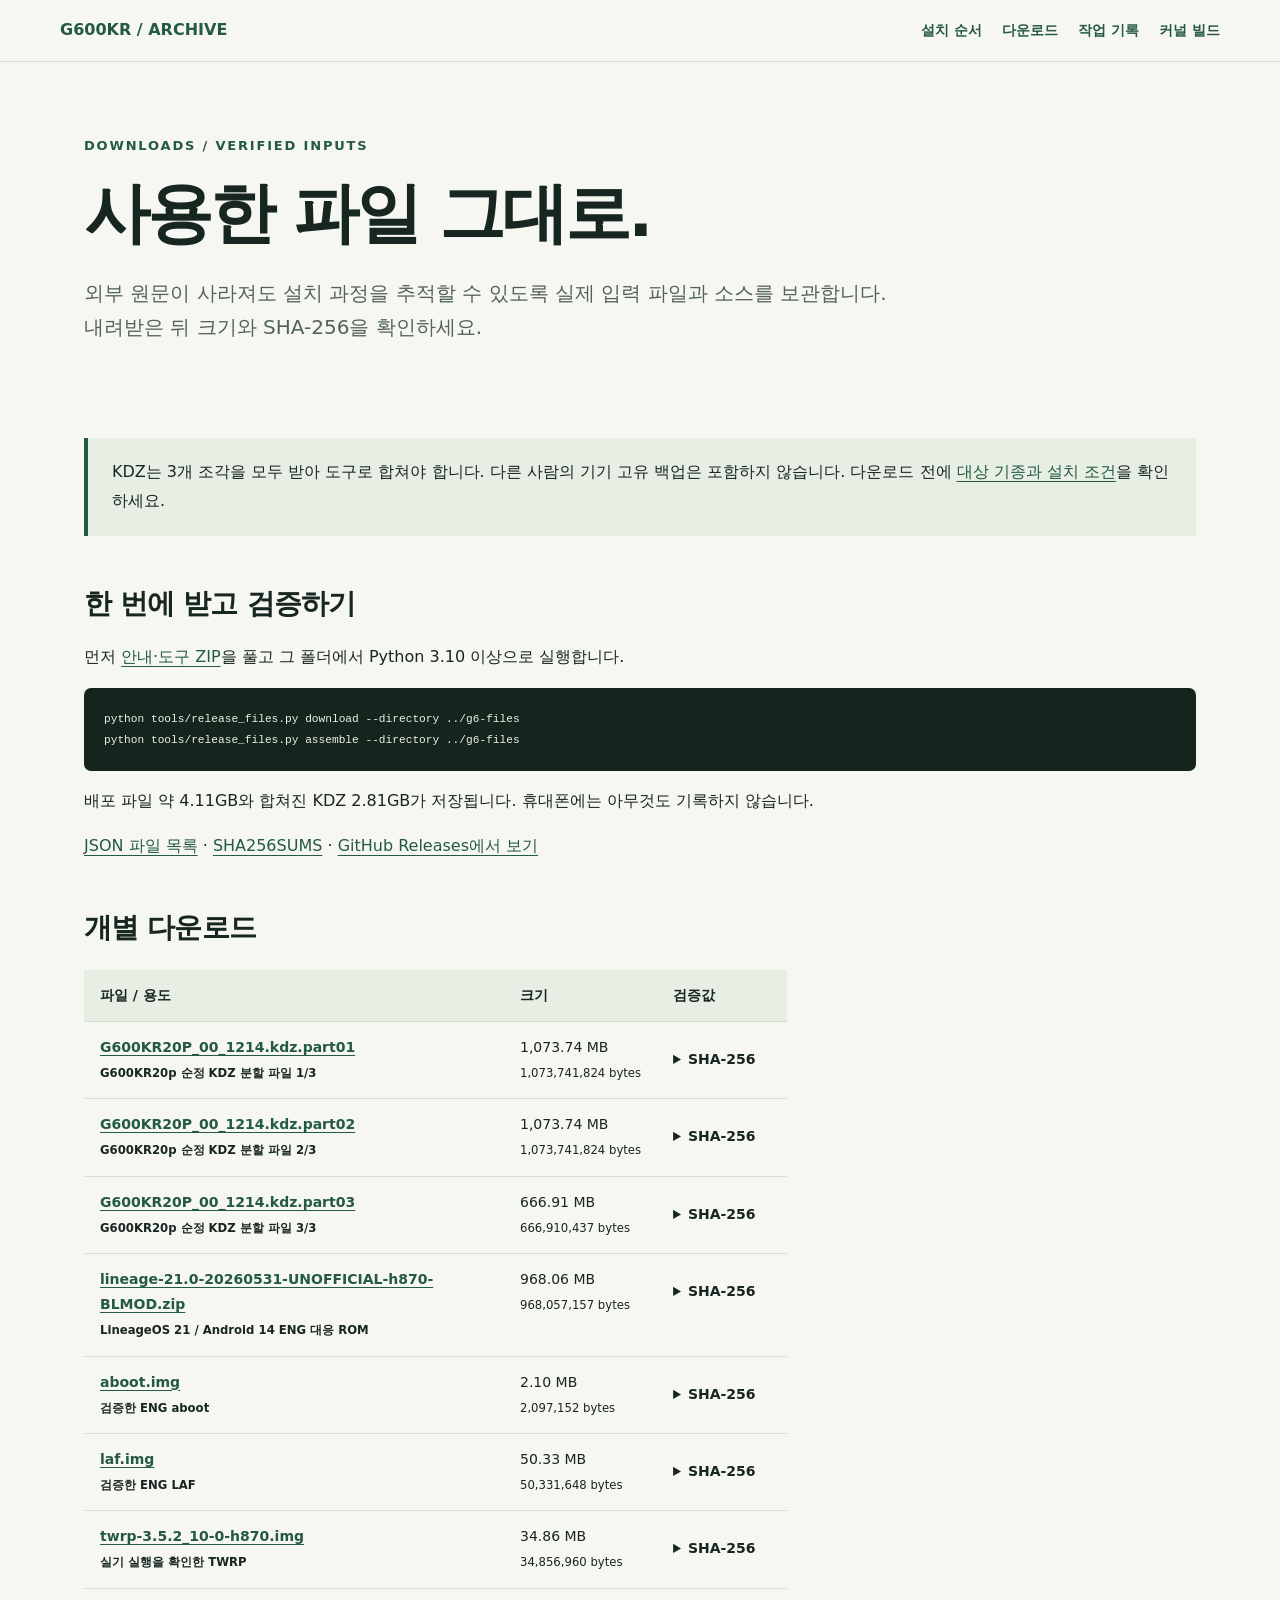
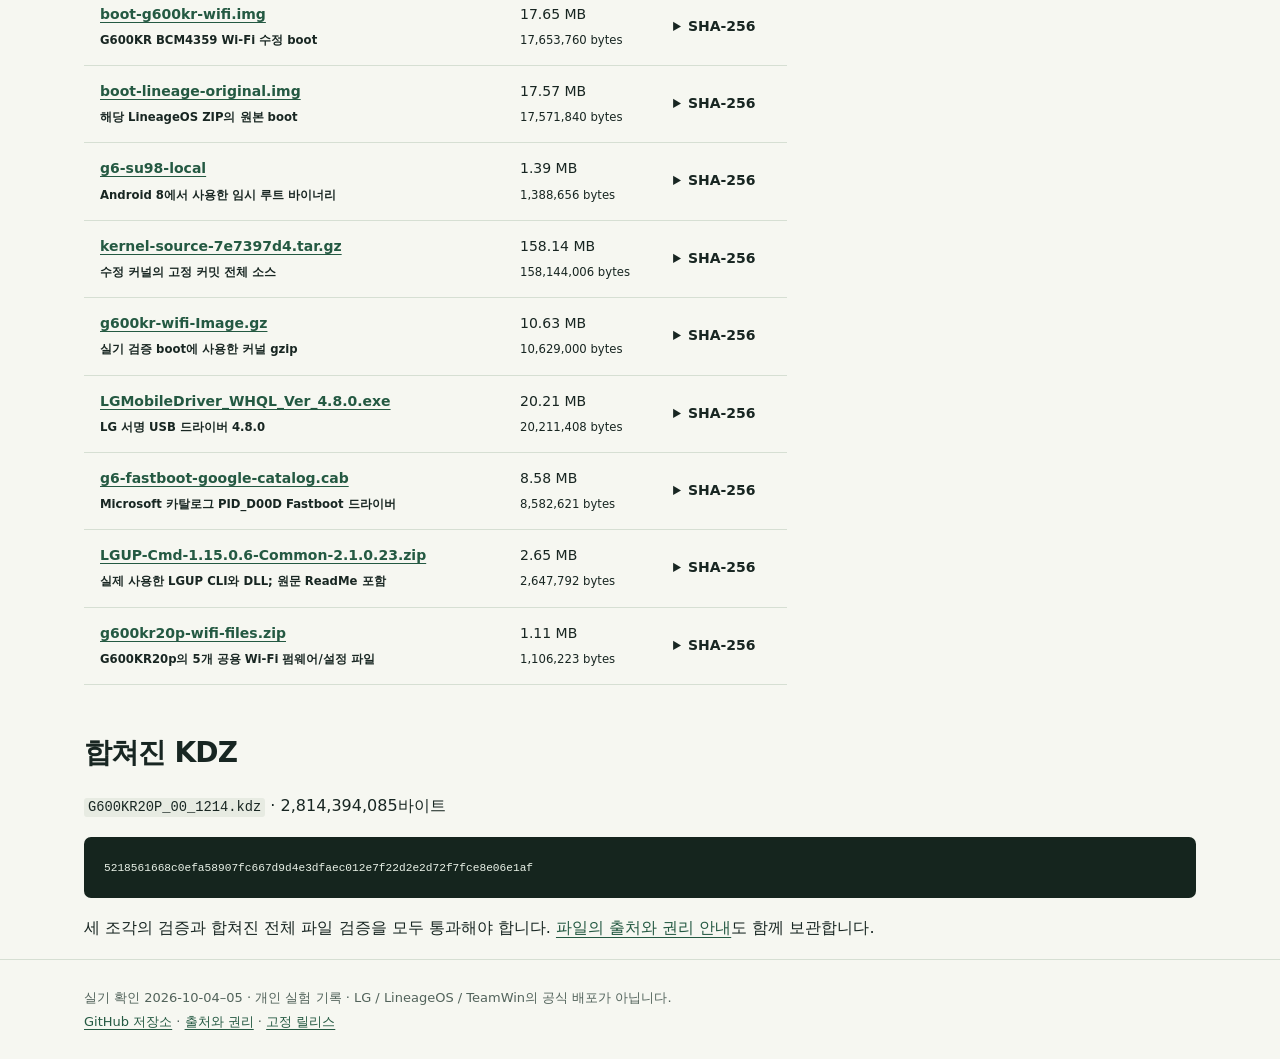
==== site/downloads.html @ 494d3f27 "Publish G600KR LineageOS 21 reproduction guide and verified tooling" ====
<!doctype html>
<html lang="ko"><head><meta charset="utf-8"><meta name="viewport" content="width=device-width, initial-scale=1"><meta name="description" content="실제 사용한 G600KR 펌웨어, LineageOS, TWRP, 커널과 SHA-256 다운로드 목록."><meta name="color-scheme" content="light"><title>파일 다운로드 · G600KR Archive</title><link rel="stylesheet" href="style.css"></head>
<body><a class="screenreader" href="#main">본문으로 이동</a><header><a href="index.html">G600KR / ARCHIVE</a><nav aria-label="주 메뉴"><a href="guide.html">설치 순서</a><a href="downloads.html">다운로드</a><a href="worklog.html">작업 기록</a><a href="kernel.html">커널 빌드</a></nav></header><main id="main" class="shell"><section class="hero"><div class="eyebrow">DOWNLOADS / VERIFIED INPUTS</div><h1>사용한 파일 그대로.</h1><p class="lead">외부 원문이 사라져도 설치 과정을 추적할 수 있도록 실제 입력 파일과 소스를 보관합니다. 내려받은 뒤 크기와 SHA-256을 확인하세요.</p></section><div class="note">KDZ는 3개 조각을 모두 받아 도구로 합쳐야 합니다. 다른 사람의 기기 고유 백업은 포함하지 않습니다. 다운로드 전에 <a href="guide.html">대상 기종과 설치 조건</a>을 확인하세요.</div><h2>한 번에 받고 검증하기</h2><p>먼저 <a href="https://github.com/sftblw-pages/lg-g6-g600kr/archive/refs/heads/main.zip">안내·도구 ZIP</a>을 풀고 그 폴더에서 Python 3.10 이상으로 실행합니다.</p><pre><code>python tools/release_files.py download --directory ../g6-files
python tools/release_files.py assemble --directory ../g6-files</code></pre><p>배포 파일 약 4.11GB와 합쳐진 KDZ 2.81GB가 저장됩니다. 휴대폰에는 아무것도 기록하지 않습니다.</p><p><a href="manifest.json">JSON 파일 목록</a> · <a href="SHA256SUMS">SHA256SUMS</a> · <a href="https://github.com/sftblw-pages/lg-g6-g600kr/releases/tag/g600kr-2026-10-05">GitHub Releases에서 보기</a></p><h2>개별 다운로드</h2><table class="downloads"><thead><tr><th>파일 / 용도</th><th>크기</th><th>검증값</th></tr></thead><tbody><tr><td><a href="https://github.com/sftblw-pages/lg-g6-g600kr/releases/download/g600kr-2026-10-05/G600KR20P_00_1214.kdz.part01">G600KR20P_00_1214.kdz.part01</a><br><small>G600KR20p 순정 KDZ 분할 파일 1/3</small></td><td>1,073.74 MB<br><small>1,073,741,824 bytes</small></td><td><details><summary>SHA-256</summary><code class="hash">5126222e32eaedd9aa5ce0ce684bfdee32ce8334e8b4d27cff888dfd421b7844</code></details></td></tr><tr><td><a href="https://github.com/sftblw-pages/lg-g6-g600kr/releases/download/g600kr-2026-10-05/G600KR20P_00_1214.kdz.part02">G600KR20P_00_1214.kdz.part02</a><br><small>G600KR20p 순정 KDZ 분할 파일 2/3</small></td><td>1,073.74 MB<br><small>1,073,741,824 bytes</small></td><td><details><summary>SHA-256</summary><code class="hash">1e942afe4e8f5b471118c700fe2dd01db2224356cba56df50807899dd2d564a0</code></details></td></tr><tr><td><a href="https://github.com/sftblw-pages/lg-g6-g600kr/releases/download/g600kr-2026-10-05/G600KR20P_00_1214.kdz.part03">G600KR20P_00_1214.kdz.part03</a><br><small>G600KR20p 순정 KDZ 분할 파일 3/3</small></td><td>666.91 MB<br><small>666,910,437 bytes</small></td><td><details><summary>SHA-256</summary><code class="hash">a033b61c086ab0e8aa10feca94258c32ed9fd3f196be61702360e7b72b4389e8</code></details></td></tr><tr><td><a href="https://github.com/sftblw-pages/lg-g6-g600kr/releases/download/g600kr-2026-10-05/lineage-21.0-20260531-UNOFFICIAL-h870-BLMOD.zip">lineage-21.0-20260531-UNOFFICIAL-h870-BLMOD.zip</a><br><small>LineageOS 21 / Android 14 ENG 대응 ROM</small></td><td>968.06 MB<br><small>968,057,157 bytes</small></td><td><details><summary>SHA-256</summary><code class="hash">7ecb0c0d4a47fc9b748177eaccf93db2f423cdbe28838ed68041041627c9a774</code></details></td></tr><tr><td><a href="https://github.com/sftblw-pages/lg-g6-g600kr/releases/download/g600kr-2026-10-05/aboot.img">aboot.img</a><br><small>검증한 ENG aboot</small></td><td>2.10 MB<br><small>2,097,152 bytes</small></td><td><details><summary>SHA-256</summary><code class="hash">bac7b2809e60cfcb695f0b4afcdfff016b395d546cbd29f36be38696410242f9</code></details></td></tr><tr><td><a href="https://github.com/sftblw-pages/lg-g6-g600kr/releases/download/g600kr-2026-10-05/laf.img">laf.img</a><br><small>검증한 ENG LAF</small></td><td>50.33 MB<br><small>50,331,648 bytes</small></td><td><details><summary>SHA-256</summary><code class="hash">43e43e6e88223237a0be1e13e50c12c504336e0f6ddac61248d2aac03f78afcd</code></details></td></tr><tr><td><a href="https://github.com/sftblw-pages/lg-g6-g600kr/releases/download/g600kr-2026-10-05/twrp-3.5.2_10-0-h870.img">twrp-3.5.2_10-0-h870.img</a><br><small>실기 실행을 확인한 TWRP</small></td><td>34.86 MB<br><small>34,856,960 bytes</small></td><td><details><summary>SHA-256</summary><code class="hash">e0c4134402fcd1697cc7395eb22a0ee2742837c933995898340e75cafabd6667</code></details></td></tr><tr><td><a href="https://github.com/sftblw-pages/lg-g6-g600kr/releases/download/g600kr-2026-10-05/boot-g600kr-wifi.img">boot-g600kr-wifi.img</a><br><small>G600KR BCM4359 Wi-Fi 수정 boot</small></td><td>17.65 MB<br><small>17,653,760 bytes</small></td><td><details><summary>SHA-256</summary><code class="hash">cbf044c07b499c4a3f94e587131e92d3c61b83946f2b6809e4477cd32f859eb5</code></details></td></tr><tr><td><a href="https://github.com/sftblw-pages/lg-g6-g600kr/releases/download/g600kr-2026-10-05/boot-lineage-original.img">boot-lineage-original.img</a><br><small>해당 LineageOS ZIP의 원본 boot</small></td><td>17.57 MB<br><small>17,571,840 bytes</small></td><td><details><summary>SHA-256</summary><code class="hash">0db389f0d9223d6b4aa4e0a60e3c2c2bbc0b1bfb29e1d773ef4bd2aea47cd05f</code></details></td></tr><tr><td><a href="https://github.com/sftblw-pages/lg-g6-g600kr/releases/download/g600kr-2026-10-05/g6-su98-local">g6-su98-local</a><br><small>Android 8에서 사용한 임시 루트 바이너리</small></td><td>1.39 MB<br><small>1,388,656 bytes</small></td><td><details><summary>SHA-256</summary><code class="hash">65918c945819636ade9051c57c751629bccb7002dc8c4fcd5efca91fe80c5820</code></details></td></tr><tr><td><a href="https://github.com/sftblw-pages/lg-g6-g600kr/releases/download/g600kr-2026-10-05/kernel-source-7e7397d4.tar.gz">kernel-source-7e7397d4.tar.gz</a><br><small>수정 커널의 고정 커밋 전체 소스</small></td><td>158.14 MB<br><small>158,144,006 bytes</small></td><td><details><summary>SHA-256</summary><code class="hash">2685aa44a34ccb0576907b7d12f9a18afe95c447f6d19a739da48719699ebf5b</code></details></td></tr><tr><td><a href="https://github.com/sftblw-pages/lg-g6-g600kr/releases/download/g600kr-2026-10-05/g600kr-wifi-Image.gz">g600kr-wifi-Image.gz</a><br><small>실기 검증 boot에 사용한 커널 gzip</small></td><td>10.63 MB<br><small>10,629,000 bytes</small></td><td><details><summary>SHA-256</summary><code class="hash">9c5ff5210b19de49a19e0b6fe2f948cb293a8fb2a490e8d64f36b6ec5a37f6bb</code></details></td></tr><tr><td><a href="https://github.com/sftblw-pages/lg-g6-g600kr/releases/download/g600kr-2026-10-05/LGMobileDriver_WHQL_Ver_4.8.0.exe">LGMobileDriver_WHQL_Ver_4.8.0.exe</a><br><small>LG 서명 USB 드라이버 4.8.0</small></td><td>20.21 MB<br><small>20,211,408 bytes</small></td><td><details><summary>SHA-256</summary><code class="hash">2b0b3dadbd35fe4cbd15b262196b082e561c8587d40d97e0fae3789d1777afe8</code></details></td></tr><tr><td><a href="https://github.com/sftblw-pages/lg-g6-g600kr/releases/download/g600kr-2026-10-05/g6-fastboot-google-catalog.cab">g6-fastboot-google-catalog.cab</a><br><small>Microsoft 카탈로그 PID_D00D Fastboot 드라이버</small></td><td>8.58 MB<br><small>8,582,621 bytes</small></td><td><details><summary>SHA-256</summary><code class="hash">4e89f4519cd3c82ceda4676ccf1fb1a2be2d4213e756309ca2ff43b2fcc32e73</code></details></td></tr><tr><td><a href="https://github.com/sftblw-pages/lg-g6-g600kr/releases/download/g600kr-2026-10-05/LGUP-Cmd-1.15.0.6-Common-2.1.0.23.zip">LGUP-Cmd-1.15.0.6-Common-2.1.0.23.zip</a><br><small>실제 사용한 LGUP CLI와 DLL; 원문 ReadMe 포함</small></td><td>2.65 MB<br><small>2,647,792 bytes</small></td><td><details><summary>SHA-256</summary><code class="hash">8dfb640b05a2a2d6830bcb9681c435a262afd44d672e1c73dbd2ee001e1dcf9b</code></details></td></tr><tr><td><a href="https://github.com/sftblw-pages/lg-g6-g600kr/releases/download/g600kr-2026-10-05/g600kr20p-wifi-files.zip">g600kr20p-wifi-files.zip</a><br><small>G600KR20p의 5개 공용 Wi-Fi 펌웨어/설정 파일</small></td><td>1.11 MB<br><small>1,106,223 bytes</small></td><td><details><summary>SHA-256</summary><code class="hash">9f1ef510290da973d13e129fb79ce8e149116eb0d9b48b72851bf4b1d3964182</code></details></td></tr></tbody></table><h2>합쳐진 KDZ</h2><p><code>G600KR20P_00_1214.kdz</code> · 2,814,394,085바이트</p><pre><code>5218561668c0efa58907fc667d9d4e3dfaec012e7f22d2e2d72f7fce8e06e1af</code></pre><p>세 조각의 검증과 합쳐진 전체 파일 검증을 모두 통과해야 합니다. <a href="notice.html">파일의 출처와 권리 안내</a>도 함께 보관합니다.</p></main><footer><div>실기 확인 2026-10-04–05 · 개인 실험 기록 · LG / LineageOS / TeamWin의 공식 배포가 아닙니다.<br><a href="https://github.com/sftblw-pages/lg-g6-g600kr">GitHub 저장소</a> · <a href="notice.html">출처와 권리</a> · <a href="https://github.com/sftblw-pages/lg-g6-g600kr/releases/tag/g600kr-2026-10-05">고정 릴리스</a></div></footer></body></html>
---- site/style.css ----
:root{color-scheme:light;--ink:#182622;--muted:#52635b;--paper:#f6f7f1;--line:#d6dfd3;--accent:#245942;--soft:#e7eee3}*{box-sizing:border-box}html{scroll-behavior:smooth;scroll-padding-top:2rem}body{margin:0;background:var(--paper);color:var(--ink);font:16px/1.8 system-ui,-apple-system,"Segoe UI","Noto Sans KR",sans-serif}a{color:var(--accent);text-underline-offset:.22em}a:hover{color:#113321}header{border-bottom:1px solid var(--line);padding:16px max(24px,calc((100% - 1160px)/2));display:flex;align-items:center;justify-content:space-between;gap:20px}header a{font-weight:700;text-decoration:none}header nav{display:flex;flex-wrap:wrap;gap:20px;font-size:14px}.shell{max-width:1160px;padding:0 24px;margin:auto}.hero{padding:72px 0 48px;max-width:880px}.eyebrow{font-size:13px;font-weight:750;letter-spacing:.14em;text-transform:uppercase;color:var(--accent)}h1{font-size:clamp(36px,6vw,66px);line-height:1.17;letter-spacing:-.045em;margin:18px 0 24px}h2{font-size:28px;line-height:1.4;margin:48px 0 20px;letter-spacing:-.03em}h3{font-size:21px;margin-top:30px}.lead{font-size:20px;line-height:1.7;color:var(--muted);max-width:820px}.actions{display:flex;gap:12px;flex-wrap:wrap;margin-top:30px}.button{display:inline-block;background:var(--accent);color:white;text-decoration:none;padding:12px 20px;border-radius:7px;font-weight:650}.button:hover{background:#173f2e;color:white}.button.secondary{background:transparent;border:1px solid var(--line);color:var(--ink)}.facts{display:grid;grid-template-columns:repeat(4,1fr);border-top:1px solid var(--line);border-bottom:1px solid var(--line);margin:0 0 42px}.fact{padding:20px 16px 20px 0}.fact strong{display:block;font-size:21px}.fact span{font-size:13px;color:var(--muted)}.note{background:var(--soft);border-left:4px solid var(--accent);padding:20px 24px;margin:26px 0}.layout{display:grid;grid-template-columns:190px minmax(0,1fr);gap:54px;padding-bottom:70px}.side{padding-top:8px}.side nav{position:sticky;top:24px;display:flex;flex-direction:column;gap:10px}.side a{font-size:14px;text-decoration:none}.article{min-width:0}.article>h1{font-size:36px;margin-top:0}.article p{margin:16px 0}.article li{margin:6px 0}pre{background:#15251e;color:#eaf2e8;padding:20px;border-radius:7px;overflow:auto;font:13px/1.65 ui-monospace,SFMono-Regular,Consolas,monospace;tab-size:4}code{font: .86em/1.6 ui-monospace,SFMono-Regular,Consolas,monospace;overflow-wrap:anywhere;background:#e7ebe2;padding:2px 4px;border-radius:3px}pre code{background:transparent;padding:0;white-space:pre;overflow-wrap:normal}table{width:100%;border-collapse:collapse;font-size:14px;margin:22px 0;display:block;overflow:auto}th,td{text-align:left;vertical-align:top;padding:13px 16px;border-bottom:1px solid var(--line);min-width:120px}th{background:var(--soft);font-weight:700}td:first-child{font-weight:600}.cards{display:grid;grid-template-columns:repeat(3,1fr);gap:18px;margin:25px 0}.card{border:1px solid var(--line);border-radius:8px;padding:24px}.card .number{font-family:ui-monospace,monospace;color:var(--accent);font-size:13px}.card h3{margin:12px 0}.card p{color:var(--muted);font-size:15px}.hash{font-size:12px}.downloads td:first-child{min-width:230px;max-width:420px;overflow-wrap:anywhere}.downloads td:nth-child(3){min-width:130px}footer{border-top:1px solid var(--line);padding:26px 24px;color:var(--muted);font-size:13px}footer>div{max-width:1112px;margin:auto}.toc{background:white;padding:20px 25px;border:1px solid var(--line);border-radius:8px;margin-bottom:28px}.toc ul{margin:6px 0;padding-left:20px}summary{cursor:pointer;font-weight:600}details{margin:12px 0}.status{display:inline-block;font-size:12px;letter-spacing:.03em;background:var(--soft);color:var(--accent);padding:4px 9px;border-radius:4px}.back{font-size:14px;margin-top:32px}.screenreader{position:absolute;left:-10000px}.screenreader:focus{left:12px;top:12px;background:white;padding:8px;z-index:5}@media(max-width:760px){header{align-items:flex-start;flex-direction:column;gap:10px}header nav{gap:15px}.hero{padding-top:42px}.lead{font-size:18px}.facts{grid-template-columns:repeat(2,1fr)}.cards{grid-template-columns:1fr}.layout{grid-template-columns:1fr;gap:20px}.side{padding:0}.side nav{position:static;flex-direction:row;flex-wrap:wrap;gap:14px;border-bottom:1px solid var(--line);padding-bottom:18px}.shell{padding:0 20px}.article>h1{font-size:30px}h2{font-size:24px}pre{margin-left:0;margin-right:0;padding:15px}.note{padding:16px}}
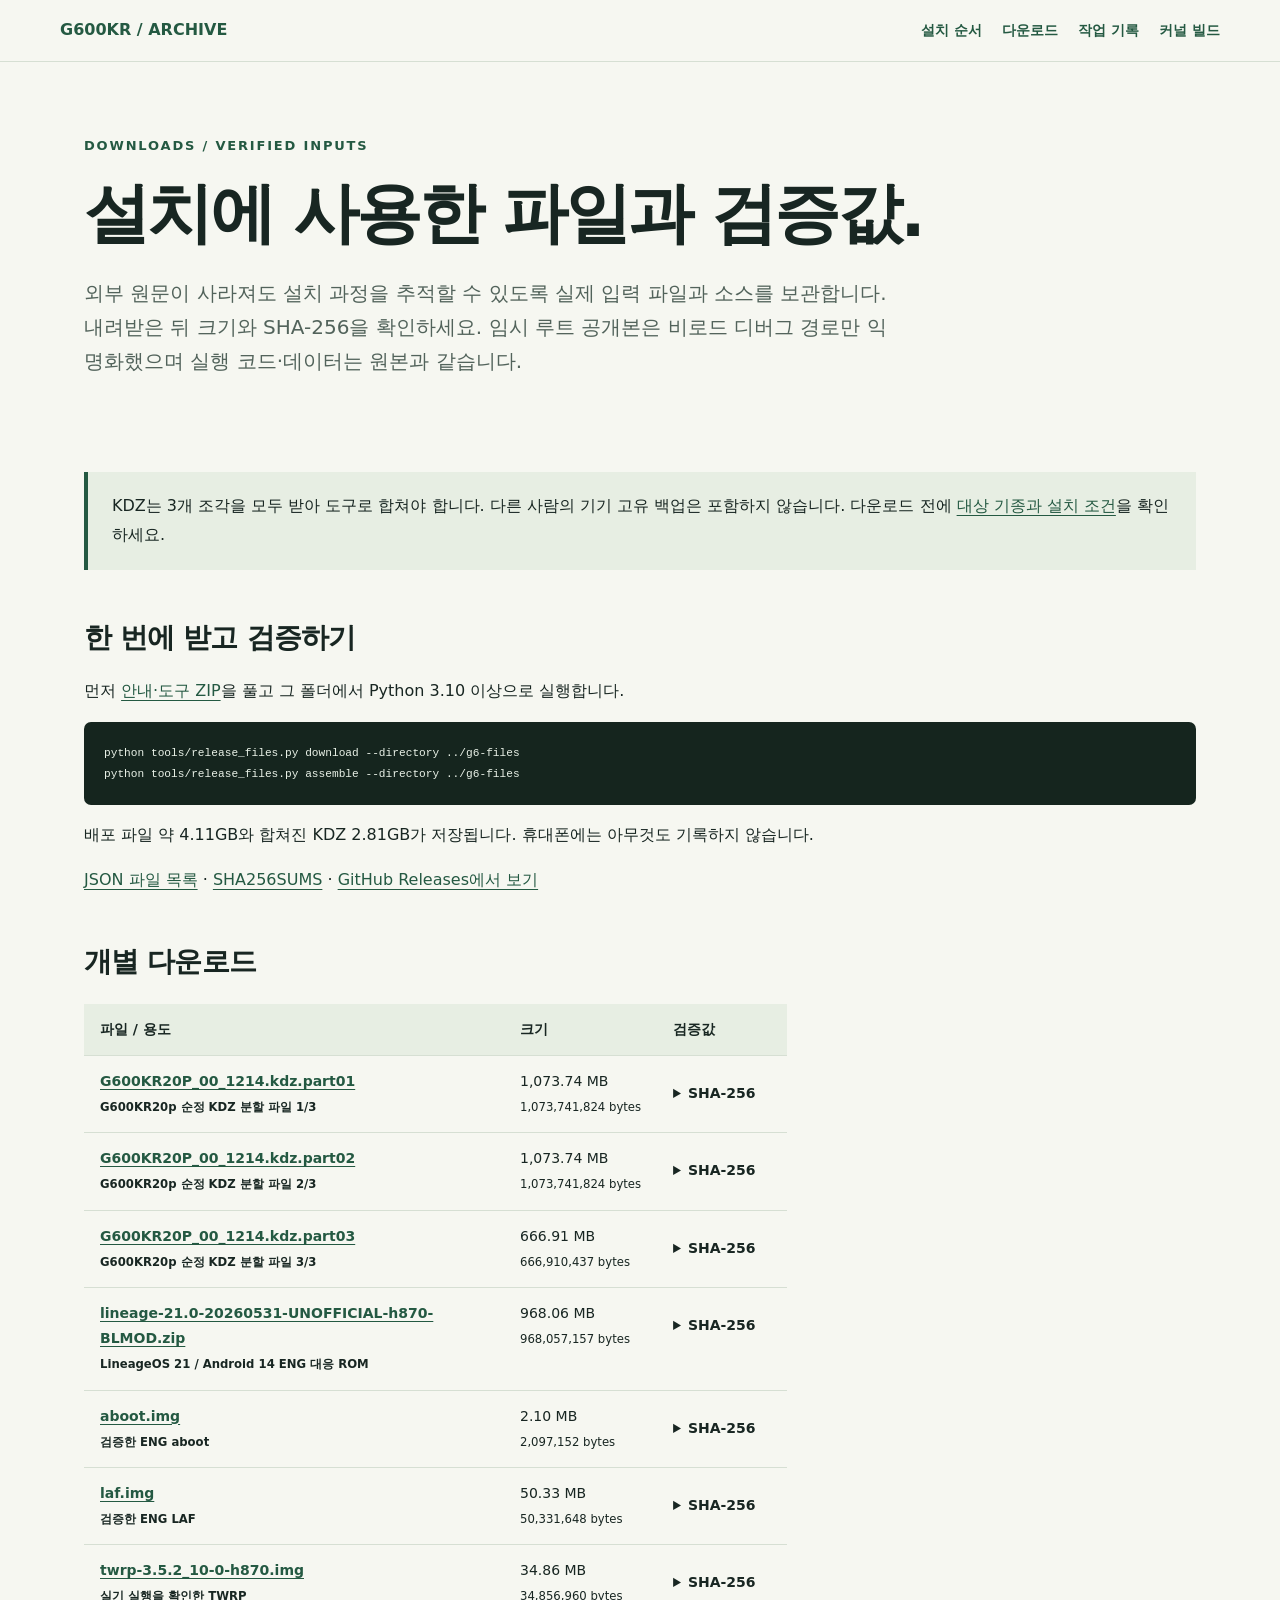
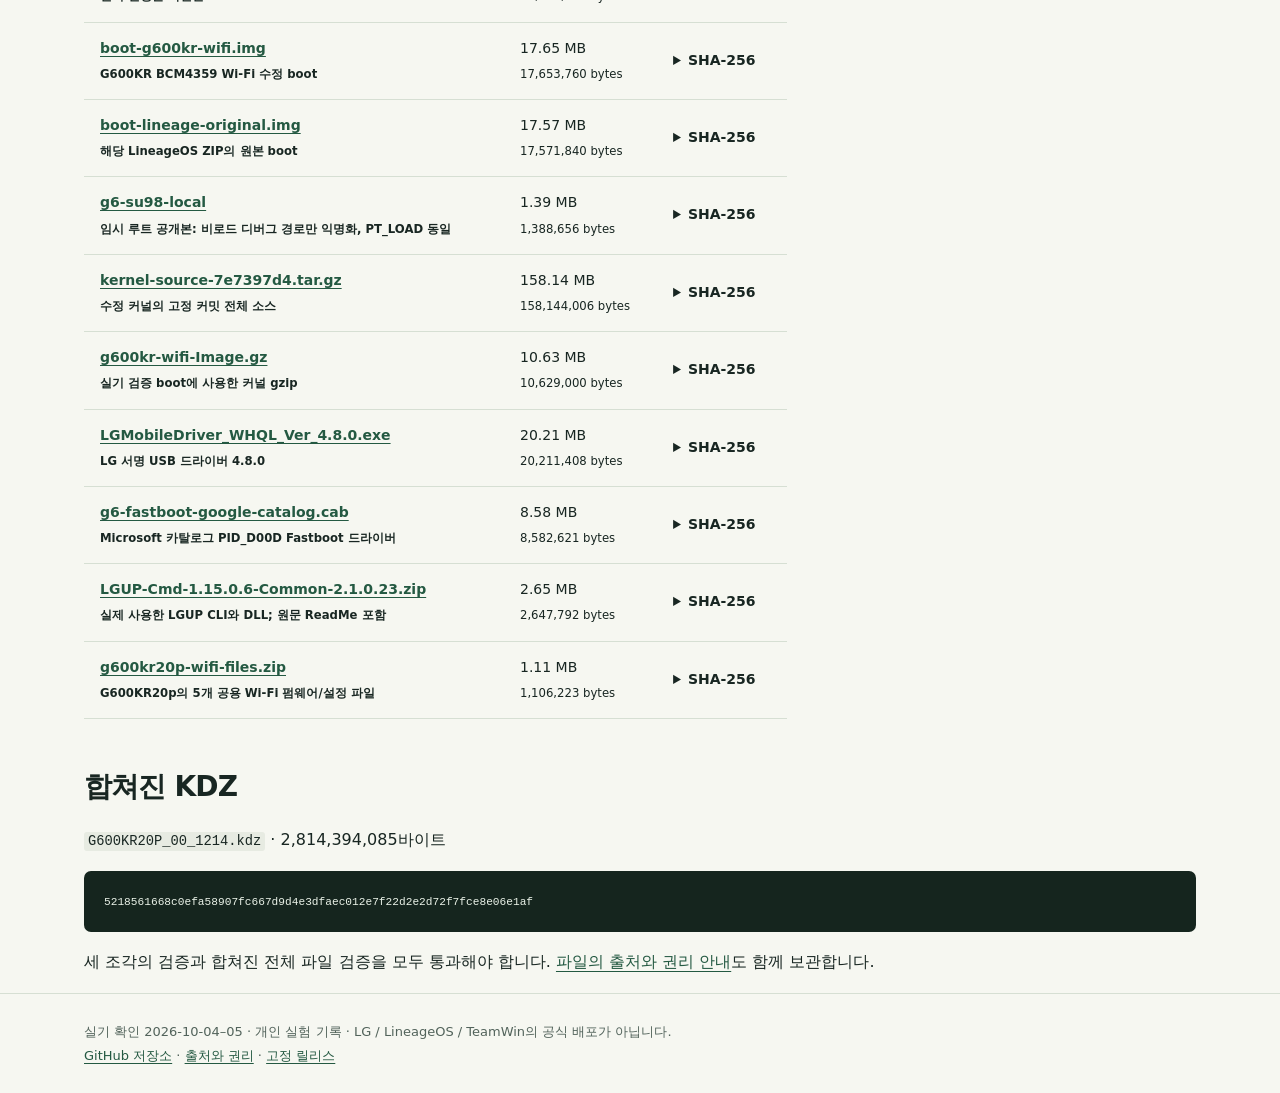
==== commit f84b7ddb: "Anonymize non-loaded su98 debug paths and document byte identity" ====
--- a/site/downloads.html
+++ b/site/downloads.html
@@ -1,4 +1,4 @@
 <!doctype html>
 <html lang="ko"><head><meta charset="utf-8"><meta name="viewport" content="width=device-width, initial-scale=1"><meta name="description" content="실제 사용한 G600KR 펌웨어, LineageOS, TWRP, 커널과 SHA-256 다운로드 목록."><meta name="color-scheme" content="light"><title>파일 다운로드 · G600KR Archive</title><link rel="stylesheet" href="style.css"></head>
-<body><a class="screenreader" href="#main">본문으로 이동</a><header><a href="index.html">G600KR / ARCHIVE</a><nav aria-label="주 메뉴"><a href="guide.html">설치 순서</a><a href="downloads.html">다운로드</a><a href="worklog.html">작업 기록</a><a href="kernel.html">커널 빌드</a></nav></header><main id="main" class="shell"><section class="hero"><div class="eyebrow">DOWNLOADS / VERIFIED INPUTS</div><h1>사용한 파일 그대로.</h1><p class="lead">외부 원문이 사라져도 설치 과정을 추적할 수 있도록 실제 입력 파일과 소스를 보관합니다. 내려받은 뒤 크기와 SHA-256을 확인하세요.</p></section><div class="note">KDZ는 3개 조각을 모두 받아 도구로 합쳐야 합니다. 다른 사람의 기기 고유 백업은 포함하지 않습니다. 다운로드 전에 <a href="guide.html">대상 기종과 설치 조건</a>을 확인하세요.</div><h2>한 번에 받고 검증하기</h2><p>먼저 <a href="https://github.com/sftblw-pages/lg-g6-g600kr/archive/refs/heads/main.zip">안내·도구 ZIP</a>을 풀고 그 폴더에서 Python 3.10 이상으로 실행합니다.</p><pre><code>python tools/release_files.py download --directory ../g6-files
-python tools/release_files.py assemble --directory ../g6-files</code></pre><p>배포 파일 약 4.11GB와 합쳐진 KDZ 2.81GB가 저장됩니다. 휴대폰에는 아무것도 기록하지 않습니다.</p><p><a href="manifest.json">JSON 파일 목록</a> · <a href="SHA256SUMS">SHA256SUMS</a> · <a href="https://github.com/sftblw-pages/lg-g6-g600kr/releases/tag/g600kr-2026-10-05">GitHub Releases에서 보기</a></p><h2>개별 다운로드</h2><table class="downloads"><thead><tr><th>파일 / 용도</th><th>크기</th><th>검증값</th></tr></thead><tbody><tr><td><a href="https://github.com/sftblw-pages/lg-g6-g600kr/releases/download/g600kr-2026-10-05/G600KR20P_00_1214.kdz.part01">G600KR20P_00_1214.kdz.part01</a><br><small>G600KR20p 순정 KDZ 분할 파일 1/3</small></td><td>1,073.74 MB<br><small>1,073,741,824 bytes</small></td><td><details><summary>SHA-256</summary><code class="hash">5126222e32eaedd9aa5ce0ce684bfdee32ce8334e8b4d27cff888dfd421b7844</code></details></td></tr><tr><td><a href="https://github.com/sftblw-pages/lg-g6-g600kr/releases/download/g600kr-2026-10-05/G600KR20P_00_1214.kdz.part02">G600KR20P_00_1214.kdz.part02</a><br><small>G600KR20p 순정 KDZ 분할 파일 2/3</small></td><td>1,073.74 MB<br><small>1,073,741,824 bytes</small></td><td><details><summary>SHA-256</summary><code class="hash">1e942afe4e8f5b471118c700fe2dd01db2224356cba56df50807899dd2d564a0</code></details></td></tr><tr><td><a href="https://github.com/sftblw-pages/lg-g6-g600kr/releases/download/g600kr-2026-10-05/G600KR20P_00_1214.kdz.part03">G600KR20P_00_1214.kdz.part03</a><br><small>G600KR20p 순정 KDZ 분할 파일 3/3</small></td><td>666.91 MB<br><small>666,910,437 bytes</small></td><td><details><summary>SHA-256</summary><code class="hash">a033b61c086ab0e8aa10feca94258c32ed9fd3f196be61702360e7b72b4389e8</code></details></td></tr><tr><td><a href="https://github.com/sftblw-pages/lg-g6-g600kr/releases/download/g600kr-2026-10-05/lineage-21.0-20260531-UNOFFICIAL-h870-BLMOD.zip">lineage-21.0-20260531-UNOFFICIAL-h870-BLMOD.zip</a><br><small>LineageOS 21 / Android 14 ENG 대응 ROM</small></td><td>968.06 MB<br><small>968,057,157 bytes</small></td><td><details><summary>SHA-256</summary><code class="hash">7ecb0c0d4a47fc9b748177eaccf93db2f423cdbe28838ed68041041627c9a774</code></details></td></tr><tr><td><a href="https://github.com/sftblw-pages/lg-g6-g600kr/releases/download/g600kr-2026-10-05/aboot.img">aboot.img</a><br><small>검증한 ENG aboot</small></td><td>2.10 MB<br><small>2,097,152 bytes</small></td><td><details><summary>SHA-256</summary><code class="hash">bac7b2809e60cfcb695f0b4afcdfff016b395d546cbd29f36be38696410242f9</code></details></td></tr><tr><td><a href="https://github.com/sftblw-pages/lg-g6-g600kr/releases/download/g600kr-2026-10-05/laf.img">laf.img</a><br><small>검증한 ENG LAF</small></td><td>50.33 MB<br><small>50,331,648 bytes</small></td><td><details><summary>SHA-256</summary><code class="hash">43e43e6e88223237a0be1e13e50c12c504336e0f6ddac61248d2aac03f78afcd</code></details></td></tr><tr><td><a href="https://github.com/sftblw-pages/lg-g6-g600kr/releases/download/g600kr-2026-10-05/twrp-3.5.2_10-0-h870.img">twrp-3.5.2_10-0-h870.img</a><br><small>실기 실행을 확인한 TWRP</small></td><td>34.86 MB<br><small>34,856,960 bytes</small></td><td><details><summary>SHA-256</summary><code class="hash">e0c4134402fcd1697cc7395eb22a0ee2742837c933995898340e75cafabd6667</code></details></td></tr><tr><td><a href="https://github.com/sftblw-pages/lg-g6-g600kr/releases/download/g600kr-2026-10-05/boot-g600kr-wifi.img">boot-g600kr-wifi.img</a><br><small>G600KR BCM4359 Wi-Fi 수정 boot</small></td><td>17.65 MB<br><small>17,653,760 bytes</small></td><td><details><summary>SHA-256</summary><code class="hash">cbf044c07b499c4a3f94e587131e92d3c61b83946f2b6809e4477cd32f859eb5</code></details></td></tr><tr><td><a href="https://github.com/sftblw-pages/lg-g6-g600kr/releases/download/g600kr-2026-10-05/boot-lineage-original.img">boot-lineage-original.img</a><br><small>해당 LineageOS ZIP의 원본 boot</small></td><td>17.57 MB<br><small>17,571,840 bytes</small></td><td><details><summary>SHA-256</summary><code class="hash">0db389f0d9223d6b4aa4e0a60e3c2c2bbc0b1bfb29e1d773ef4bd2aea47cd05f</code></details></td></tr><tr><td><a href="https://github.com/sftblw-pages/lg-g6-g600kr/releases/download/g600kr-2026-10-05/g6-su98-local">g6-su98-local</a><br><small>Android 8에서 사용한 임시 루트 바이너리</small></td><td>1.39 MB<br><small>1,388,656 bytes</small></td><td><details><summary>SHA-256</summary><code class="hash">65918c945819636ade9051c57c751629bccb7002dc8c4fcd5efca91fe80c5820</code></details></td></tr><tr><td><a href="https://github.com/sftblw-pages/lg-g6-g600kr/releases/download/g600kr-2026-10-05/kernel-source-7e7397d4.tar.gz">kernel-source-7e7397d4.tar.gz</a><br><small>수정 커널의 고정 커밋 전체 소스</small></td><td>158.14 MB<br><small>158,144,006 bytes</small></td><td><details><summary>SHA-256</summary><code class="hash">2685aa44a34ccb0576907b7d12f9a18afe95c447f6d19a739da48719699ebf5b</code></details></td></tr><tr><td><a href="https://github.com/sftblw-pages/lg-g6-g600kr/releases/download/g600kr-2026-10-05/g600kr-wifi-Image.gz">g600kr-wifi-Image.gz</a><br><small>실기 검증 boot에 사용한 커널 gzip</small></td><td>10.63 MB<br><small>10,629,000 bytes</small></td><td><details><summary>SHA-256</summary><code class="hash">9c5ff5210b19de49a19e0b6fe2f948cb293a8fb2a490e8d64f36b6ec5a37f6bb</code></details></td></tr><tr><td><a href="https://github.com/sftblw-pages/lg-g6-g600kr/releases/download/g600kr-2026-10-05/LGMobileDriver_WHQL_Ver_4.8.0.exe">LGMobileDriver_WHQL_Ver_4.8.0.exe</a><br><small>LG 서명 USB 드라이버 4.8.0</small></td><td>20.21 MB<br><small>20,211,408 bytes</small></td><td><details><summary>SHA-256</summary><code class="hash">2b0b3dadbd35fe4cbd15b262196b082e561c8587d40d97e0fae3789d1777afe8</code></details></td></tr><tr><td><a href="https://github.com/sftblw-pages/lg-g6-g600kr/releases/download/g600kr-2026-10-05/g6-fastboot-google-catalog.cab">g6-fastboot-google-catalog.cab</a><br><small>Microsoft 카탈로그 PID_D00D Fastboot 드라이버</small></td><td>8.58 MB<br><small>8,582,621 bytes</small></td><td><details><summary>SHA-256</summary><code class="hash">4e89f4519cd3c82ceda4676ccf1fb1a2be2d4213e756309ca2ff43b2fcc32e73</code></details></td></tr><tr><td><a href="https://github.com/sftblw-pages/lg-g6-g600kr/releases/download/g600kr-2026-10-05/LGUP-Cmd-1.15.0.6-Common-2.1.0.23.zip">LGUP-Cmd-1.15.0.6-Common-2.1.0.23.zip</a><br><small>실제 사용한 LGUP CLI와 DLL; 원문 ReadMe 포함</small></td><td>2.65 MB<br><small>2,647,792 bytes</small></td><td><details><summary>SHA-256</summary><code class="hash">8dfb640b05a2a2d6830bcb9681c435a262afd44d672e1c73dbd2ee001e1dcf9b</code></details></td></tr><tr><td><a href="https://github.com/sftblw-pages/lg-g6-g600kr/releases/download/g600kr-2026-10-05/g600kr20p-wifi-files.zip">g600kr20p-wifi-files.zip</a><br><small>G600KR20p의 5개 공용 Wi-Fi 펌웨어/설정 파일</small></td><td>1.11 MB<br><small>1,106,223 bytes</small></td><td><details><summary>SHA-256</summary><code class="hash">9f1ef510290da973d13e129fb79ce8e149116eb0d9b48b72851bf4b1d3964182</code></details></td></tr></tbody></table><h2>합쳐진 KDZ</h2><p><code>G600KR20P_00_1214.kdz</code> · 2,814,394,085바이트</p><pre><code>5218561668c0efa58907fc667d9d4e3dfaec012e7f22d2e2d72f7fce8e06e1af</code></pre><p>세 조각의 검증과 합쳐진 전체 파일 검증을 모두 통과해야 합니다. <a href="notice.html">파일의 출처와 권리 안내</a>도 함께 보관합니다.</p></main><footer><div>실기 확인 2026-10-04–05 · 개인 실험 기록 · LG / LineageOS / TeamWin의 공식 배포가 아닙니다.<br><a href="https://github.com/sftblw-pages/lg-g6-g600kr">GitHub 저장소</a> · <a href="notice.html">출처와 권리</a> · <a href="https://github.com/sftblw-pages/lg-g6-g600kr/releases/tag/g600kr-2026-10-05">고정 릴리스</a></div></footer></body></html>+<body><a class="screenreader" href="#main">본문으로 이동</a><header><a href="index.html">G600KR / ARCHIVE</a><nav aria-label="주 메뉴"><a href="guide.html">설치 순서</a><a href="downloads.html">다운로드</a><a href="worklog.html">작업 기록</a><a href="kernel.html">커널 빌드</a></nav></header><main id="main" class="shell"><section class="hero"><div class="eyebrow">DOWNLOADS / VERIFIED INPUTS</div><h1>설치에 사용한 파일과 검증값.</h1><p class="lead">외부 원문이 사라져도 설치 과정을 추적할 수 있도록 실제 입력 파일과 소스를 보관합니다. 내려받은 뒤 크기와 SHA-256을 확인하세요. 임시 루트 공개본은 비로드 디버그 경로만 익명화했으며 실행 코드·데이터는 원본과 같습니다.</p></section><div class="note">KDZ는 3개 조각을 모두 받아 도구로 합쳐야 합니다. 다른 사람의 기기 고유 백업은 포함하지 않습니다. 다운로드 전에 <a href="guide.html">대상 기종과 설치 조건</a>을 확인하세요.</div><h2>한 번에 받고 검증하기</h2><p>먼저 <a href="https://github.com/sftblw-pages/lg-g6-g600kr/archive/refs/tags/g600kr-2026-10-05.zip">안내·도구 ZIP</a>을 풀고 그 폴더에서 Python 3.10 이상으로 실행합니다.</p><pre><code>python tools/release_files.py download --directory ../g6-files
+python tools/release_files.py assemble --directory ../g6-files</code></pre><p>배포 파일 약 4.11GB와 합쳐진 KDZ 2.81GB가 저장됩니다. 휴대폰에는 아무것도 기록하지 않습니다.</p><p><a href="manifest.json">JSON 파일 목록</a> · <a href="SHA256SUMS">SHA256SUMS</a> · <a href="https://github.com/sftblw-pages/lg-g6-g600kr/releases/tag/g600kr-2026-10-05">GitHub Releases에서 보기</a></p><h2>개별 다운로드</h2><table class="downloads"><thead><tr><th>파일 / 용도</th><th>크기</th><th>검증값</th></tr></thead><tbody><tr><td><a href="https://github.com/sftblw-pages/lg-g6-g600kr/releases/download/g600kr-2026-10-05/G600KR20P_00_1214.kdz.part01">G600KR20P_00_1214.kdz.part01</a><br><small>G600KR20p 순정 KDZ 분할 파일 1/3</small></td><td>1,073.74 MB<br><small>1,073,741,824 bytes</small></td><td><details><summary>SHA-256</summary><code class="hash">5126222e32eaedd9aa5ce0ce684bfdee32ce8334e8b4d27cff888dfd421b7844</code></details></td></tr><tr><td><a href="https://github.com/sftblw-pages/lg-g6-g600kr/releases/download/g600kr-2026-10-05/G600KR20P_00_1214.kdz.part02">G600KR20P_00_1214.kdz.part02</a><br><small>G600KR20p 순정 KDZ 분할 파일 2/3</small></td><td>1,073.74 MB<br><small>1,073,741,824 bytes</small></td><td><details><summary>SHA-256</summary><code class="hash">1e942afe4e8f5b471118c700fe2dd01db2224356cba56df50807899dd2d564a0</code></details></td></tr><tr><td><a href="https://github.com/sftblw-pages/lg-g6-g600kr/releases/download/g600kr-2026-10-05/G600KR20P_00_1214.kdz.part03">G600KR20P_00_1214.kdz.part03</a><br><small>G600KR20p 순정 KDZ 분할 파일 3/3</small></td><td>666.91 MB<br><small>666,910,437 bytes</small></td><td><details><summary>SHA-256</summary><code class="hash">a033b61c086ab0e8aa10feca94258c32ed9fd3f196be61702360e7b72b4389e8</code></details></td></tr><tr><td><a href="https://github.com/sftblw-pages/lg-g6-g600kr/releases/download/g600kr-2026-10-05/lineage-21.0-20260531-UNOFFICIAL-h870-BLMOD.zip">lineage-21.0-20260531-UNOFFICIAL-h870-BLMOD.zip</a><br><small>LineageOS 21 / Android 14 ENG 대응 ROM</small></td><td>968.06 MB<br><small>968,057,157 bytes</small></td><td><details><summary>SHA-256</summary><code class="hash">7ecb0c0d4a47fc9b748177eaccf93db2f423cdbe28838ed68041041627c9a774</code></details></td></tr><tr><td><a href="https://github.com/sftblw-pages/lg-g6-g600kr/releases/download/g600kr-2026-10-05/aboot.img">aboot.img</a><br><small>검증한 ENG aboot</small></td><td>2.10 MB<br><small>2,097,152 bytes</small></td><td><details><summary>SHA-256</summary><code class="hash">bac7b2809e60cfcb695f0b4afcdfff016b395d546cbd29f36be38696410242f9</code></details></td></tr><tr><td><a href="https://github.com/sftblw-pages/lg-g6-g600kr/releases/download/g600kr-2026-10-05/laf.img">laf.img</a><br><small>검증한 ENG LAF</small></td><td>50.33 MB<br><small>50,331,648 bytes</small></td><td><details><summary>SHA-256</summary><code class="hash">43e43e6e88223237a0be1e13e50c12c504336e0f6ddac61248d2aac03f78afcd</code></details></td></tr><tr><td><a href="https://github.com/sftblw-pages/lg-g6-g600kr/releases/download/g600kr-2026-10-05/twrp-3.5.2_10-0-h870.img">twrp-3.5.2_10-0-h870.img</a><br><small>실기 실행을 확인한 TWRP</small></td><td>34.86 MB<br><small>34,856,960 bytes</small></td><td><details><summary>SHA-256</summary><code class="hash">e0c4134402fcd1697cc7395eb22a0ee2742837c933995898340e75cafabd6667</code></details></td></tr><tr><td><a href="https://github.com/sftblw-pages/lg-g6-g600kr/releases/download/g600kr-2026-10-05/boot-g600kr-wifi.img">boot-g600kr-wifi.img</a><br><small>G600KR BCM4359 Wi-Fi 수정 boot</small></td><td>17.65 MB<br><small>17,653,760 bytes</small></td><td><details><summary>SHA-256</summary><code class="hash">cbf044c07b499c4a3f94e587131e92d3c61b83946f2b6809e4477cd32f859eb5</code></details></td></tr><tr><td><a href="https://github.com/sftblw-pages/lg-g6-g600kr/releases/download/g600kr-2026-10-05/boot-lineage-original.img">boot-lineage-original.img</a><br><small>해당 LineageOS ZIP의 원본 boot</small></td><td>17.57 MB<br><small>17,571,840 bytes</small></td><td><details><summary>SHA-256</summary><code class="hash">0db389f0d9223d6b4aa4e0a60e3c2c2bbc0b1bfb29e1d773ef4bd2aea47cd05f</code></details></td></tr><tr><td><a href="https://github.com/sftblw-pages/lg-g6-g600kr/releases/download/g600kr-2026-10-05/g6-su98-local">g6-su98-local</a><br><small>임시 루트 공개본: 비로드 디버그 경로만 익명화, PT_LOAD 동일</small></td><td>1.39 MB<br><small>1,388,656 bytes</small></td><td><details><summary>SHA-256</summary><code class="hash">b8a4b91eaa4af6287bb34b2c46d762c79618a423350d557005e8ab1d709e54d9</code></details></td></tr><tr><td><a href="https://github.com/sftblw-pages/lg-g6-g600kr/releases/download/g600kr-2026-10-05/kernel-source-7e7397d4.tar.gz">kernel-source-7e7397d4.tar.gz</a><br><small>수정 커널의 고정 커밋 전체 소스</small></td><td>158.14 MB<br><small>158,144,006 bytes</small></td><td><details><summary>SHA-256</summary><code class="hash">2685aa44a34ccb0576907b7d12f9a18afe95c447f6d19a739da48719699ebf5b</code></details></td></tr><tr><td><a href="https://github.com/sftblw-pages/lg-g6-g600kr/releases/download/g600kr-2026-10-05/g600kr-wifi-Image.gz">g600kr-wifi-Image.gz</a><br><small>실기 검증 boot에 사용한 커널 gzip</small></td><td>10.63 MB<br><small>10,629,000 bytes</small></td><td><details><summary>SHA-256</summary><code class="hash">9c5ff5210b19de49a19e0b6fe2f948cb293a8fb2a490e8d64f36b6ec5a37f6bb</code></details></td></tr><tr><td><a href="https://github.com/sftblw-pages/lg-g6-g600kr/releases/download/g600kr-2026-10-05/LGMobileDriver_WHQL_Ver_4.8.0.exe">LGMobileDriver_WHQL_Ver_4.8.0.exe</a><br><small>LG 서명 USB 드라이버 4.8.0</small></td><td>20.21 MB<br><small>20,211,408 bytes</small></td><td><details><summary>SHA-256</summary><code class="hash">2b0b3dadbd35fe4cbd15b262196b082e561c8587d40d97e0fae3789d1777afe8</code></details></td></tr><tr><td><a href="https://github.com/sftblw-pages/lg-g6-g600kr/releases/download/g600kr-2026-10-05/g6-fastboot-google-catalog.cab">g6-fastboot-google-catalog.cab</a><br><small>Microsoft 카탈로그 PID_D00D Fastboot 드라이버</small></td><td>8.58 MB<br><small>8,582,621 bytes</small></td><td><details><summary>SHA-256</summary><code class="hash">4e89f4519cd3c82ceda4676ccf1fb1a2be2d4213e756309ca2ff43b2fcc32e73</code></details></td></tr><tr><td><a href="https://github.com/sftblw-pages/lg-g6-g600kr/releases/download/g600kr-2026-10-05/LGUP-Cmd-1.15.0.6-Common-2.1.0.23.zip">LGUP-Cmd-1.15.0.6-Common-2.1.0.23.zip</a><br><small>실제 사용한 LGUP CLI와 DLL; 원문 ReadMe 포함</small></td><td>2.65 MB<br><small>2,647,792 bytes</small></td><td><details><summary>SHA-256</summary><code class="hash">8dfb640b05a2a2d6830bcb9681c435a262afd44d672e1c73dbd2ee001e1dcf9b</code></details></td></tr><tr><td><a href="https://github.com/sftblw-pages/lg-g6-g600kr/releases/download/g600kr-2026-10-05/g600kr20p-wifi-files.zip">g600kr20p-wifi-files.zip</a><br><small>G600KR20p의 5개 공용 Wi-Fi 펌웨어/설정 파일</small></td><td>1.11 MB<br><small>1,106,223 bytes</small></td><td><details><summary>SHA-256</summary><code class="hash">9f1ef510290da973d13e129fb79ce8e149116eb0d9b48b72851bf4b1d3964182</code></details></td></tr></tbody></table><h2>합쳐진 KDZ</h2><p><code>G600KR20P_00_1214.kdz</code> · 2,814,394,085바이트</p><pre><code>5218561668c0efa58907fc667d9d4e3dfaec012e7f22d2e2d72f7fce8e06e1af</code></pre><p>세 조각의 검증과 합쳐진 전체 파일 검증을 모두 통과해야 합니다. <a href="notice.html">파일의 출처와 권리 안내</a>도 함께 보관합니다.</p></main><footer><div>실기 확인 2026-10-04–05 · 개인 실험 기록 · LG / LineageOS / TeamWin의 공식 배포가 아닙니다.<br><a href="https://github.com/sftblw-pages/lg-g6-g600kr">GitHub 저장소</a> · <a href="notice.html">출처와 권리</a> · <a href="https://github.com/sftblw-pages/lg-g6-g600kr/releases/tag/g600kr-2026-10-05">고정 릴리스</a></div></footer></body></html>
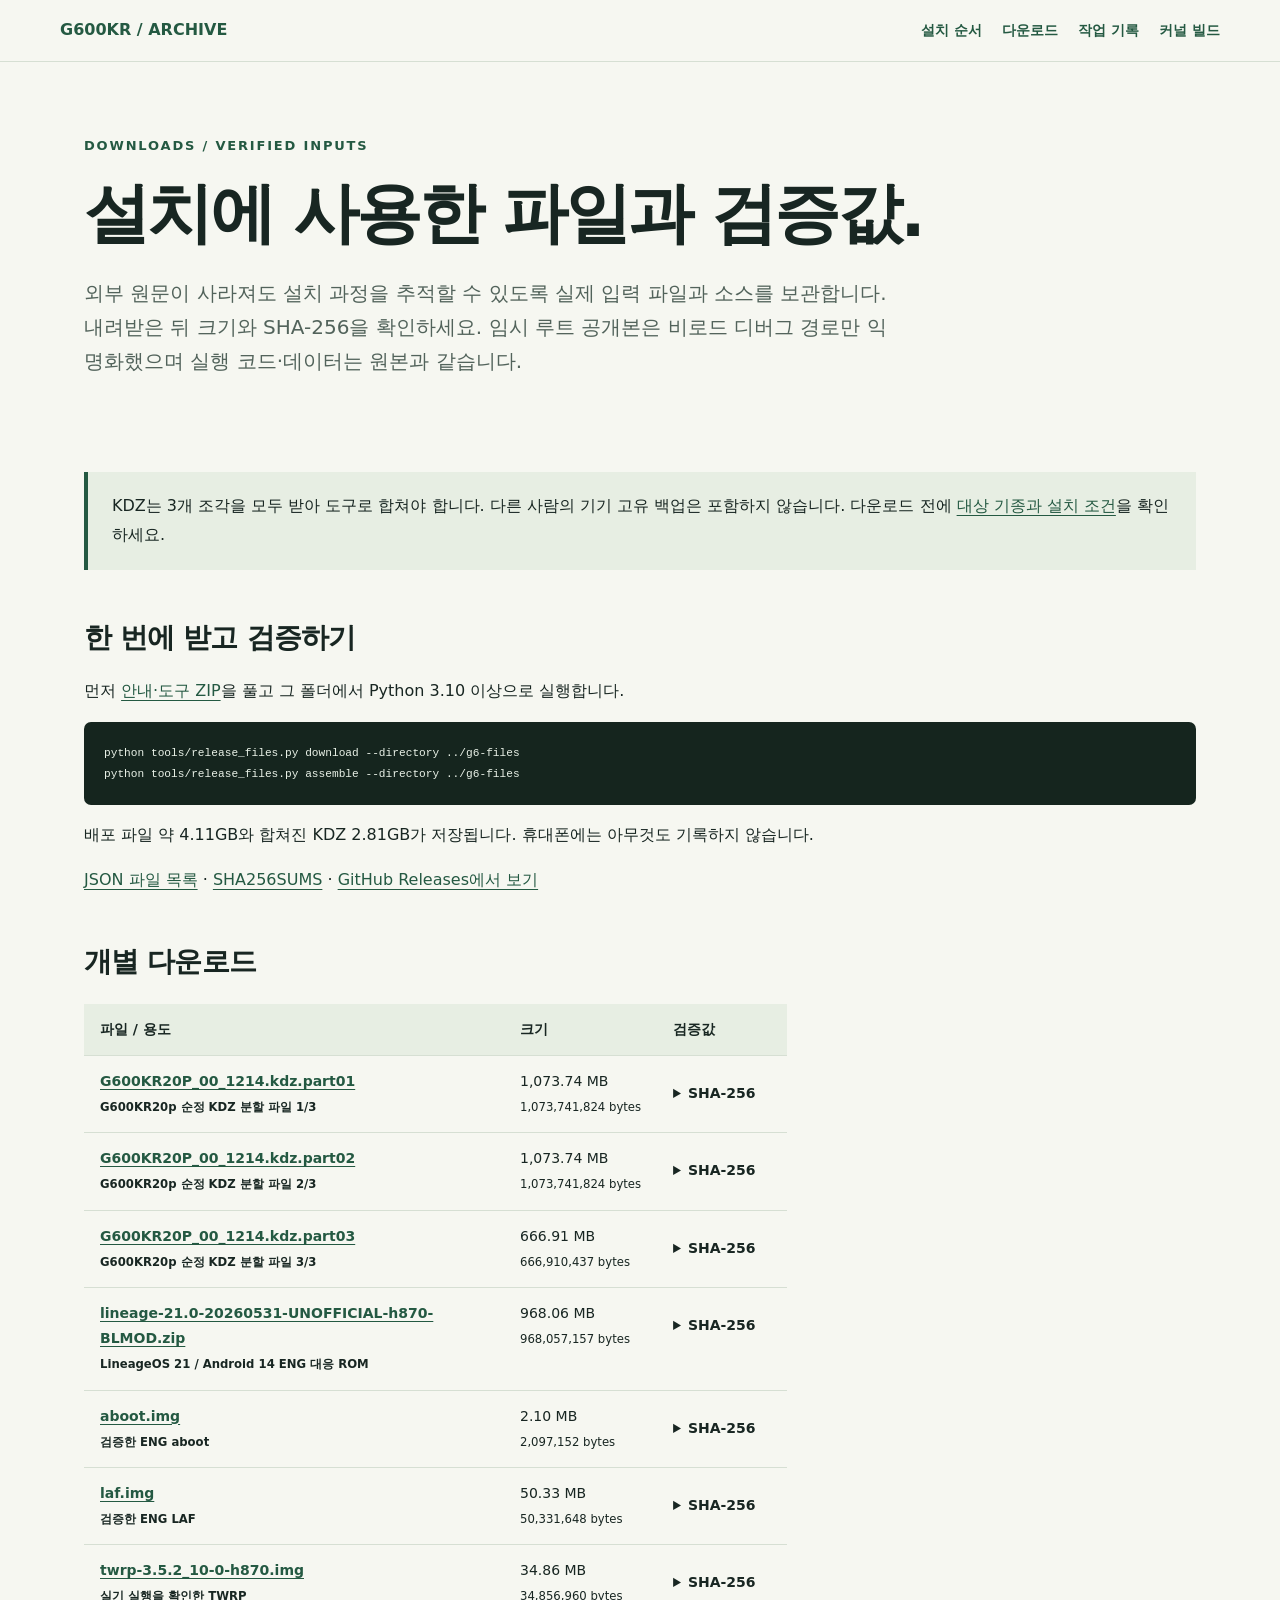
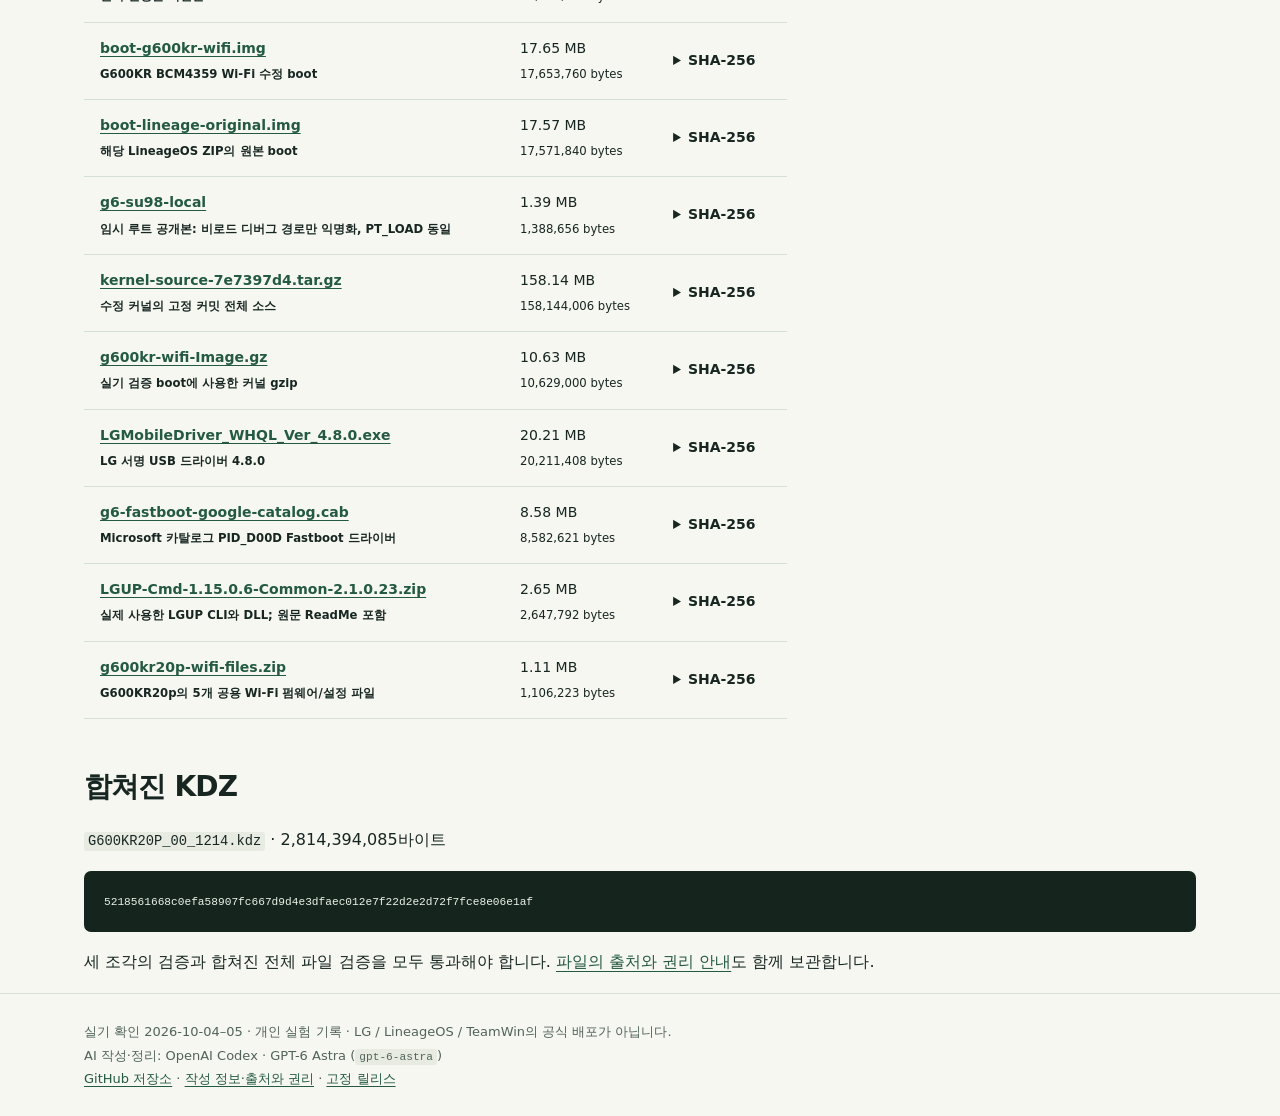
==== commit 7d32cb5d: "Document AI authorship and GPT-6 Astra model" ====
--- a/site/downloads.html
+++ b/site/downloads.html
@@ -1,4 +1,4 @@
 <!doctype html>
 <html lang="ko"><head><meta charset="utf-8"><meta name="viewport" content="width=device-width, initial-scale=1"><meta name="description" content="실제 사용한 G600KR 펌웨어, LineageOS, TWRP, 커널과 SHA-256 다운로드 목록."><meta name="color-scheme" content="light"><title>파일 다운로드 · G600KR Archive</title><link rel="stylesheet" href="style.css"></head>
 <body><a class="screenreader" href="#main">본문으로 이동</a><header><a href="index.html">G600KR / ARCHIVE</a><nav aria-label="주 메뉴"><a href="guide.html">설치 순서</a><a href="downloads.html">다운로드</a><a href="worklog.html">작업 기록</a><a href="kernel.html">커널 빌드</a></nav></header><main id="main" class="shell"><section class="hero"><div class="eyebrow">DOWNLOADS / VERIFIED INPUTS</div><h1>설치에 사용한 파일과 검증값.</h1><p class="lead">외부 원문이 사라져도 설치 과정을 추적할 수 있도록 실제 입력 파일과 소스를 보관합니다. 내려받은 뒤 크기와 SHA-256을 확인하세요. 임시 루트 공개본은 비로드 디버그 경로만 익명화했으며 실행 코드·데이터는 원본과 같습니다.</p></section><div class="note">KDZ는 3개 조각을 모두 받아 도구로 합쳐야 합니다. 다른 사람의 기기 고유 백업은 포함하지 않습니다. 다운로드 전에 <a href="guide.html">대상 기종과 설치 조건</a>을 확인하세요.</div><h2>한 번에 받고 검증하기</h2><p>먼저 <a href="https://github.com/sftblw-pages/lg-g6-g600kr/archive/refs/tags/g600kr-2026-10-05.zip">안내·도구 ZIP</a>을 풀고 그 폴더에서 Python 3.10 이상으로 실행합니다.</p><pre><code>python tools/release_files.py download --directory ../g6-files
-python tools/release_files.py assemble --directory ../g6-files</code></pre><p>배포 파일 약 4.11GB와 합쳐진 KDZ 2.81GB가 저장됩니다. 휴대폰에는 아무것도 기록하지 않습니다.</p><p><a href="manifest.json">JSON 파일 목록</a> · <a href="SHA256SUMS">SHA256SUMS</a> · <a href="https://github.com/sftblw-pages/lg-g6-g600kr/releases/tag/g600kr-2026-10-05">GitHub Releases에서 보기</a></p><h2>개별 다운로드</h2><table class="downloads"><thead><tr><th>파일 / 용도</th><th>크기</th><th>검증값</th></tr></thead><tbody><tr><td><a href="https://github.com/sftblw-pages/lg-g6-g600kr/releases/download/g600kr-2026-10-05/G600KR20P_00_1214.kdz.part01">G600KR20P_00_1214.kdz.part01</a><br><small>G600KR20p 순정 KDZ 분할 파일 1/3</small></td><td>1,073.74 MB<br><small>1,073,741,824 bytes</small></td><td><details><summary>SHA-256</summary><code class="hash">5126222e32eaedd9aa5ce0ce684bfdee32ce8334e8b4d27cff888dfd421b7844</code></details></td></tr><tr><td><a href="https://github.com/sftblw-pages/lg-g6-g600kr/releases/download/g600kr-2026-10-05/G600KR20P_00_1214.kdz.part02">G600KR20P_00_1214.kdz.part02</a><br><small>G600KR20p 순정 KDZ 분할 파일 2/3</small></td><td>1,073.74 MB<br><small>1,073,741,824 bytes</small></td><td><details><summary>SHA-256</summary><code class="hash">1e942afe4e8f5b471118c700fe2dd01db2224356cba56df50807899dd2d564a0</code></details></td></tr><tr><td><a href="https://github.com/sftblw-pages/lg-g6-g600kr/releases/download/g600kr-2026-10-05/G600KR20P_00_1214.kdz.part03">G600KR20P_00_1214.kdz.part03</a><br><small>G600KR20p 순정 KDZ 분할 파일 3/3</small></td><td>666.91 MB<br><small>666,910,437 bytes</small></td><td><details><summary>SHA-256</summary><code class="hash">a033b61c086ab0e8aa10feca94258c32ed9fd3f196be61702360e7b72b4389e8</code></details></td></tr><tr><td><a href="https://github.com/sftblw-pages/lg-g6-g600kr/releases/download/g600kr-2026-10-05/lineage-21.0-20260531-UNOFFICIAL-h870-BLMOD.zip">lineage-21.0-20260531-UNOFFICIAL-h870-BLMOD.zip</a><br><small>LineageOS 21 / Android 14 ENG 대응 ROM</small></td><td>968.06 MB<br><small>968,057,157 bytes</small></td><td><details><summary>SHA-256</summary><code class="hash">7ecb0c0d4a47fc9b748177eaccf93db2f423cdbe28838ed68041041627c9a774</code></details></td></tr><tr><td><a href="https://github.com/sftblw-pages/lg-g6-g600kr/releases/download/g600kr-2026-10-05/aboot.img">aboot.img</a><br><small>검증한 ENG aboot</small></td><td>2.10 MB<br><small>2,097,152 bytes</small></td><td><details><summary>SHA-256</summary><code class="hash">bac7b2809e60cfcb695f0b4afcdfff016b395d546cbd29f36be38696410242f9</code></details></td></tr><tr><td><a href="https://github.com/sftblw-pages/lg-g6-g600kr/releases/download/g600kr-2026-10-05/laf.img">laf.img</a><br><small>검증한 ENG LAF</small></td><td>50.33 MB<br><small>50,331,648 bytes</small></td><td><details><summary>SHA-256</summary><code class="hash">43e43e6e88223237a0be1e13e50c12c504336e0f6ddac61248d2aac03f78afcd</code></details></td></tr><tr><td><a href="https://github.com/sftblw-pages/lg-g6-g600kr/releases/download/g600kr-2026-10-05/twrp-3.5.2_10-0-h870.img">twrp-3.5.2_10-0-h870.img</a><br><small>실기 실행을 확인한 TWRP</small></td><td>34.86 MB<br><small>34,856,960 bytes</small></td><td><details><summary>SHA-256</summary><code class="hash">e0c4134402fcd1697cc7395eb22a0ee2742837c933995898340e75cafabd6667</code></details></td></tr><tr><td><a href="https://github.com/sftblw-pages/lg-g6-g600kr/releases/download/g600kr-2026-10-05/boot-g600kr-wifi.img">boot-g600kr-wifi.img</a><br><small>G600KR BCM4359 Wi-Fi 수정 boot</small></td><td>17.65 MB<br><small>17,653,760 bytes</small></td><td><details><summary>SHA-256</summary><code class="hash">cbf044c07b499c4a3f94e587131e92d3c61b83946f2b6809e4477cd32f859eb5</code></details></td></tr><tr><td><a href="https://github.com/sftblw-pages/lg-g6-g600kr/releases/download/g600kr-2026-10-05/boot-lineage-original.img">boot-lineage-original.img</a><br><small>해당 LineageOS ZIP의 원본 boot</small></td><td>17.57 MB<br><small>17,571,840 bytes</small></td><td><details><summary>SHA-256</summary><code class="hash">0db389f0d9223d6b4aa4e0a60e3c2c2bbc0b1bfb29e1d773ef4bd2aea47cd05f</code></details></td></tr><tr><td><a href="https://github.com/sftblw-pages/lg-g6-g600kr/releases/download/g600kr-2026-10-05/g6-su98-local">g6-su98-local</a><br><small>임시 루트 공개본: 비로드 디버그 경로만 익명화, PT_LOAD 동일</small></td><td>1.39 MB<br><small>1,388,656 bytes</small></td><td><details><summary>SHA-256</summary><code class="hash">b8a4b91eaa4af6287bb34b2c46d762c79618a423350d557005e8ab1d709e54d9</code></details></td></tr><tr><td><a href="https://github.com/sftblw-pages/lg-g6-g600kr/releases/download/g600kr-2026-10-05/kernel-source-7e7397d4.tar.gz">kernel-source-7e7397d4.tar.gz</a><br><small>수정 커널의 고정 커밋 전체 소스</small></td><td>158.14 MB<br><small>158,144,006 bytes</small></td><td><details><summary>SHA-256</summary><code class="hash">2685aa44a34ccb0576907b7d12f9a18afe95c447f6d19a739da48719699ebf5b</code></details></td></tr><tr><td><a href="https://github.com/sftblw-pages/lg-g6-g600kr/releases/download/g600kr-2026-10-05/g600kr-wifi-Image.gz">g600kr-wifi-Image.gz</a><br><small>실기 검증 boot에 사용한 커널 gzip</small></td><td>10.63 MB<br><small>10,629,000 bytes</small></td><td><details><summary>SHA-256</summary><code class="hash">9c5ff5210b19de49a19e0b6fe2f948cb293a8fb2a490e8d64f36b6ec5a37f6bb</code></details></td></tr><tr><td><a href="https://github.com/sftblw-pages/lg-g6-g600kr/releases/download/g600kr-2026-10-05/LGMobileDriver_WHQL_Ver_4.8.0.exe">LGMobileDriver_WHQL_Ver_4.8.0.exe</a><br><small>LG 서명 USB 드라이버 4.8.0</small></td><td>20.21 MB<br><small>20,211,408 bytes</small></td><td><details><summary>SHA-256</summary><code class="hash">2b0b3dadbd35fe4cbd15b262196b082e561c8587d40d97e0fae3789d1777afe8</code></details></td></tr><tr><td><a href="https://github.com/sftblw-pages/lg-g6-g600kr/releases/download/g600kr-2026-10-05/g6-fastboot-google-catalog.cab">g6-fastboot-google-catalog.cab</a><br><small>Microsoft 카탈로그 PID_D00D Fastboot 드라이버</small></td><td>8.58 MB<br><small>8,582,621 bytes</small></td><td><details><summary>SHA-256</summary><code class="hash">4e89f4519cd3c82ceda4676ccf1fb1a2be2d4213e756309ca2ff43b2fcc32e73</code></details></td></tr><tr><td><a href="https://github.com/sftblw-pages/lg-g6-g600kr/releases/download/g600kr-2026-10-05/LGUP-Cmd-1.15.0.6-Common-2.1.0.23.zip">LGUP-Cmd-1.15.0.6-Common-2.1.0.23.zip</a><br><small>실제 사용한 LGUP CLI와 DLL; 원문 ReadMe 포함</small></td><td>2.65 MB<br><small>2,647,792 bytes</small></td><td><details><summary>SHA-256</summary><code class="hash">8dfb640b05a2a2d6830bcb9681c435a262afd44d672e1c73dbd2ee001e1dcf9b</code></details></td></tr><tr><td><a href="https://github.com/sftblw-pages/lg-g6-g600kr/releases/download/g600kr-2026-10-05/g600kr20p-wifi-files.zip">g600kr20p-wifi-files.zip</a><br><small>G600KR20p의 5개 공용 Wi-Fi 펌웨어/설정 파일</small></td><td>1.11 MB<br><small>1,106,223 bytes</small></td><td><details><summary>SHA-256</summary><code class="hash">9f1ef510290da973d13e129fb79ce8e149116eb0d9b48b72851bf4b1d3964182</code></details></td></tr></tbody></table><h2>합쳐진 KDZ</h2><p><code>G600KR20P_00_1214.kdz</code> · 2,814,394,085바이트</p><pre><code>5218561668c0efa58907fc667d9d4e3dfaec012e7f22d2e2d72f7fce8e06e1af</code></pre><p>세 조각의 검증과 합쳐진 전체 파일 검증을 모두 통과해야 합니다. <a href="notice.html">파일의 출처와 권리 안내</a>도 함께 보관합니다.</p></main><footer><div>실기 확인 2026-10-04–05 · 개인 실험 기록 · LG / LineageOS / TeamWin의 공식 배포가 아닙니다.<br><a href="https://github.com/sftblw-pages/lg-g6-g600kr">GitHub 저장소</a> · <a href="notice.html">출처와 권리</a> · <a href="https://github.com/sftblw-pages/lg-g6-g600kr/releases/tag/g600kr-2026-10-05">고정 릴리스</a></div></footer></body></html>+python tools/release_files.py assemble --directory ../g6-files</code></pre><p>배포 파일 약 4.11GB와 합쳐진 KDZ 2.81GB가 저장됩니다. 휴대폰에는 아무것도 기록하지 않습니다.</p><p><a href="manifest.json">JSON 파일 목록</a> · <a href="SHA256SUMS">SHA256SUMS</a> · <a href="https://github.com/sftblw-pages/lg-g6-g600kr/releases/tag/g600kr-2026-10-05">GitHub Releases에서 보기</a></p><h2>개별 다운로드</h2><table class="downloads"><thead><tr><th>파일 / 용도</th><th>크기</th><th>검증값</th></tr></thead><tbody><tr><td><a href="https://github.com/sftblw-pages/lg-g6-g600kr/releases/download/g600kr-2026-10-05/G600KR20P_00_1214.kdz.part01">G600KR20P_00_1214.kdz.part01</a><br><small>G600KR20p 순정 KDZ 분할 파일 1/3</small></td><td>1,073.74 MB<br><small>1,073,741,824 bytes</small></td><td><details><summary>SHA-256</summary><code class="hash">5126222e32eaedd9aa5ce0ce684bfdee32ce8334e8b4d27cff888dfd421b7844</code></details></td></tr><tr><td><a href="https://github.com/sftblw-pages/lg-g6-g600kr/releases/download/g600kr-2026-10-05/G600KR20P_00_1214.kdz.part02">G600KR20P_00_1214.kdz.part02</a><br><small>G600KR20p 순정 KDZ 분할 파일 2/3</small></td><td>1,073.74 MB<br><small>1,073,741,824 bytes</small></td><td><details><summary>SHA-256</summary><code class="hash">1e942afe4e8f5b471118c700fe2dd01db2224356cba56df50807899dd2d564a0</code></details></td></tr><tr><td><a href="https://github.com/sftblw-pages/lg-g6-g600kr/releases/download/g600kr-2026-10-05/G600KR20P_00_1214.kdz.part03">G600KR20P_00_1214.kdz.part03</a><br><small>G600KR20p 순정 KDZ 분할 파일 3/3</small></td><td>666.91 MB<br><small>666,910,437 bytes</small></td><td><details><summary>SHA-256</summary><code class="hash">a033b61c086ab0e8aa10feca94258c32ed9fd3f196be61702360e7b72b4389e8</code></details></td></tr><tr><td><a href="https://github.com/sftblw-pages/lg-g6-g600kr/releases/download/g600kr-2026-10-05/lineage-21.0-20260531-UNOFFICIAL-h870-BLMOD.zip">lineage-21.0-20260531-UNOFFICIAL-h870-BLMOD.zip</a><br><small>LineageOS 21 / Android 14 ENG 대응 ROM</small></td><td>968.06 MB<br><small>968,057,157 bytes</small></td><td><details><summary>SHA-256</summary><code class="hash">7ecb0c0d4a47fc9b748177eaccf93db2f423cdbe28838ed68041041627c9a774</code></details></td></tr><tr><td><a href="https://github.com/sftblw-pages/lg-g6-g600kr/releases/download/g600kr-2026-10-05/aboot.img">aboot.img</a><br><small>검증한 ENG aboot</small></td><td>2.10 MB<br><small>2,097,152 bytes</small></td><td><details><summary>SHA-256</summary><code class="hash">bac7b2809e60cfcb695f0b4afcdfff016b395d546cbd29f36be38696410242f9</code></details></td></tr><tr><td><a href="https://github.com/sftblw-pages/lg-g6-g600kr/releases/download/g600kr-2026-10-05/laf.img">laf.img</a><br><small>검증한 ENG LAF</small></td><td>50.33 MB<br><small>50,331,648 bytes</small></td><td><details><summary>SHA-256</summary><code class="hash">43e43e6e88223237a0be1e13e50c12c504336e0f6ddac61248d2aac03f78afcd</code></details></td></tr><tr><td><a href="https://github.com/sftblw-pages/lg-g6-g600kr/releases/download/g600kr-2026-10-05/twrp-3.5.2_10-0-h870.img">twrp-3.5.2_10-0-h870.img</a><br><small>실기 실행을 확인한 TWRP</small></td><td>34.86 MB<br><small>34,856,960 bytes</small></td><td><details><summary>SHA-256</summary><code class="hash">e0c4134402fcd1697cc7395eb22a0ee2742837c933995898340e75cafabd6667</code></details></td></tr><tr><td><a href="https://github.com/sftblw-pages/lg-g6-g600kr/releases/download/g600kr-2026-10-05/boot-g600kr-wifi.img">boot-g600kr-wifi.img</a><br><small>G600KR BCM4359 Wi-Fi 수정 boot</small></td><td>17.65 MB<br><small>17,653,760 bytes</small></td><td><details><summary>SHA-256</summary><code class="hash">cbf044c07b499c4a3f94e587131e92d3c61b83946f2b6809e4477cd32f859eb5</code></details></td></tr><tr><td><a href="https://github.com/sftblw-pages/lg-g6-g600kr/releases/download/g600kr-2026-10-05/boot-lineage-original.img">boot-lineage-original.img</a><br><small>해당 LineageOS ZIP의 원본 boot</small></td><td>17.57 MB<br><small>17,571,840 bytes</small></td><td><details><summary>SHA-256</summary><code class="hash">0db389f0d9223d6b4aa4e0a60e3c2c2bbc0b1bfb29e1d773ef4bd2aea47cd05f</code></details></td></tr><tr><td><a href="https://github.com/sftblw-pages/lg-g6-g600kr/releases/download/g600kr-2026-10-05/g6-su98-local">g6-su98-local</a><br><small>임시 루트 공개본: 비로드 디버그 경로만 익명화, PT_LOAD 동일</small></td><td>1.39 MB<br><small>1,388,656 bytes</small></td><td><details><summary>SHA-256</summary><code class="hash">b8a4b91eaa4af6287bb34b2c46d762c79618a423350d557005e8ab1d709e54d9</code></details></td></tr><tr><td><a href="https://github.com/sftblw-pages/lg-g6-g600kr/releases/download/g600kr-2026-10-05/kernel-source-7e7397d4.tar.gz">kernel-source-7e7397d4.tar.gz</a><br><small>수정 커널의 고정 커밋 전체 소스</small></td><td>158.14 MB<br><small>158,144,006 bytes</small></td><td><details><summary>SHA-256</summary><code class="hash">2685aa44a34ccb0576907b7d12f9a18afe95c447f6d19a739da48719699ebf5b</code></details></td></tr><tr><td><a href="https://github.com/sftblw-pages/lg-g6-g600kr/releases/download/g600kr-2026-10-05/g600kr-wifi-Image.gz">g600kr-wifi-Image.gz</a><br><small>실기 검증 boot에 사용한 커널 gzip</small></td><td>10.63 MB<br><small>10,629,000 bytes</small></td><td><details><summary>SHA-256</summary><code class="hash">9c5ff5210b19de49a19e0b6fe2f948cb293a8fb2a490e8d64f36b6ec5a37f6bb</code></details></td></tr><tr><td><a href="https://github.com/sftblw-pages/lg-g6-g600kr/releases/download/g600kr-2026-10-05/LGMobileDriver_WHQL_Ver_4.8.0.exe">LGMobileDriver_WHQL_Ver_4.8.0.exe</a><br><small>LG 서명 USB 드라이버 4.8.0</small></td><td>20.21 MB<br><small>20,211,408 bytes</small></td><td><details><summary>SHA-256</summary><code class="hash">2b0b3dadbd35fe4cbd15b262196b082e561c8587d40d97e0fae3789d1777afe8</code></details></td></tr><tr><td><a href="https://github.com/sftblw-pages/lg-g6-g600kr/releases/download/g600kr-2026-10-05/g6-fastboot-google-catalog.cab">g6-fastboot-google-catalog.cab</a><br><small>Microsoft 카탈로그 PID_D00D Fastboot 드라이버</small></td><td>8.58 MB<br><small>8,582,621 bytes</small></td><td><details><summary>SHA-256</summary><code class="hash">4e89f4519cd3c82ceda4676ccf1fb1a2be2d4213e756309ca2ff43b2fcc32e73</code></details></td></tr><tr><td><a href="https://github.com/sftblw-pages/lg-g6-g600kr/releases/download/g600kr-2026-10-05/LGUP-Cmd-1.15.0.6-Common-2.1.0.23.zip">LGUP-Cmd-1.15.0.6-Common-2.1.0.23.zip</a><br><small>실제 사용한 LGUP CLI와 DLL; 원문 ReadMe 포함</small></td><td>2.65 MB<br><small>2,647,792 bytes</small></td><td><details><summary>SHA-256</summary><code class="hash">8dfb640b05a2a2d6830bcb9681c435a262afd44d672e1c73dbd2ee001e1dcf9b</code></details></td></tr><tr><td><a href="https://github.com/sftblw-pages/lg-g6-g600kr/releases/download/g600kr-2026-10-05/g600kr20p-wifi-files.zip">g600kr20p-wifi-files.zip</a><br><small>G600KR20p의 5개 공용 Wi-Fi 펌웨어/설정 파일</small></td><td>1.11 MB<br><small>1,106,223 bytes</small></td><td><details><summary>SHA-256</summary><code class="hash">9f1ef510290da973d13e129fb79ce8e149116eb0d9b48b72851bf4b1d3964182</code></details></td></tr></tbody></table><h2>합쳐진 KDZ</h2><p><code>G600KR20P_00_1214.kdz</code> · 2,814,394,085바이트</p><pre><code>5218561668c0efa58907fc667d9d4e3dfaec012e7f22d2e2d72f7fce8e06e1af</code></pre><p>세 조각의 검증과 합쳐진 전체 파일 검증을 모두 통과해야 합니다. <a href="notice.html">파일의 출처와 권리 안내</a>도 함께 보관합니다.</p></main><footer><div>실기 확인 2026-10-04–05 · 개인 실험 기록 · LG / LineageOS / TeamWin의 공식 배포가 아닙니다.<br>AI 작성·정리: OpenAI Codex · GPT-6 Astra (<code>gpt-6-astra</code>)<br><a href="https://github.com/sftblw-pages/lg-g6-g600kr">GitHub 저장소</a> · <a href="notice.html">작성 정보·출처와 권리</a> · <a href="https://github.com/sftblw-pages/lg-g6-g600kr/releases/tag/g600kr-2026-10-05">고정 릴리스</a></div></footer></body></html>
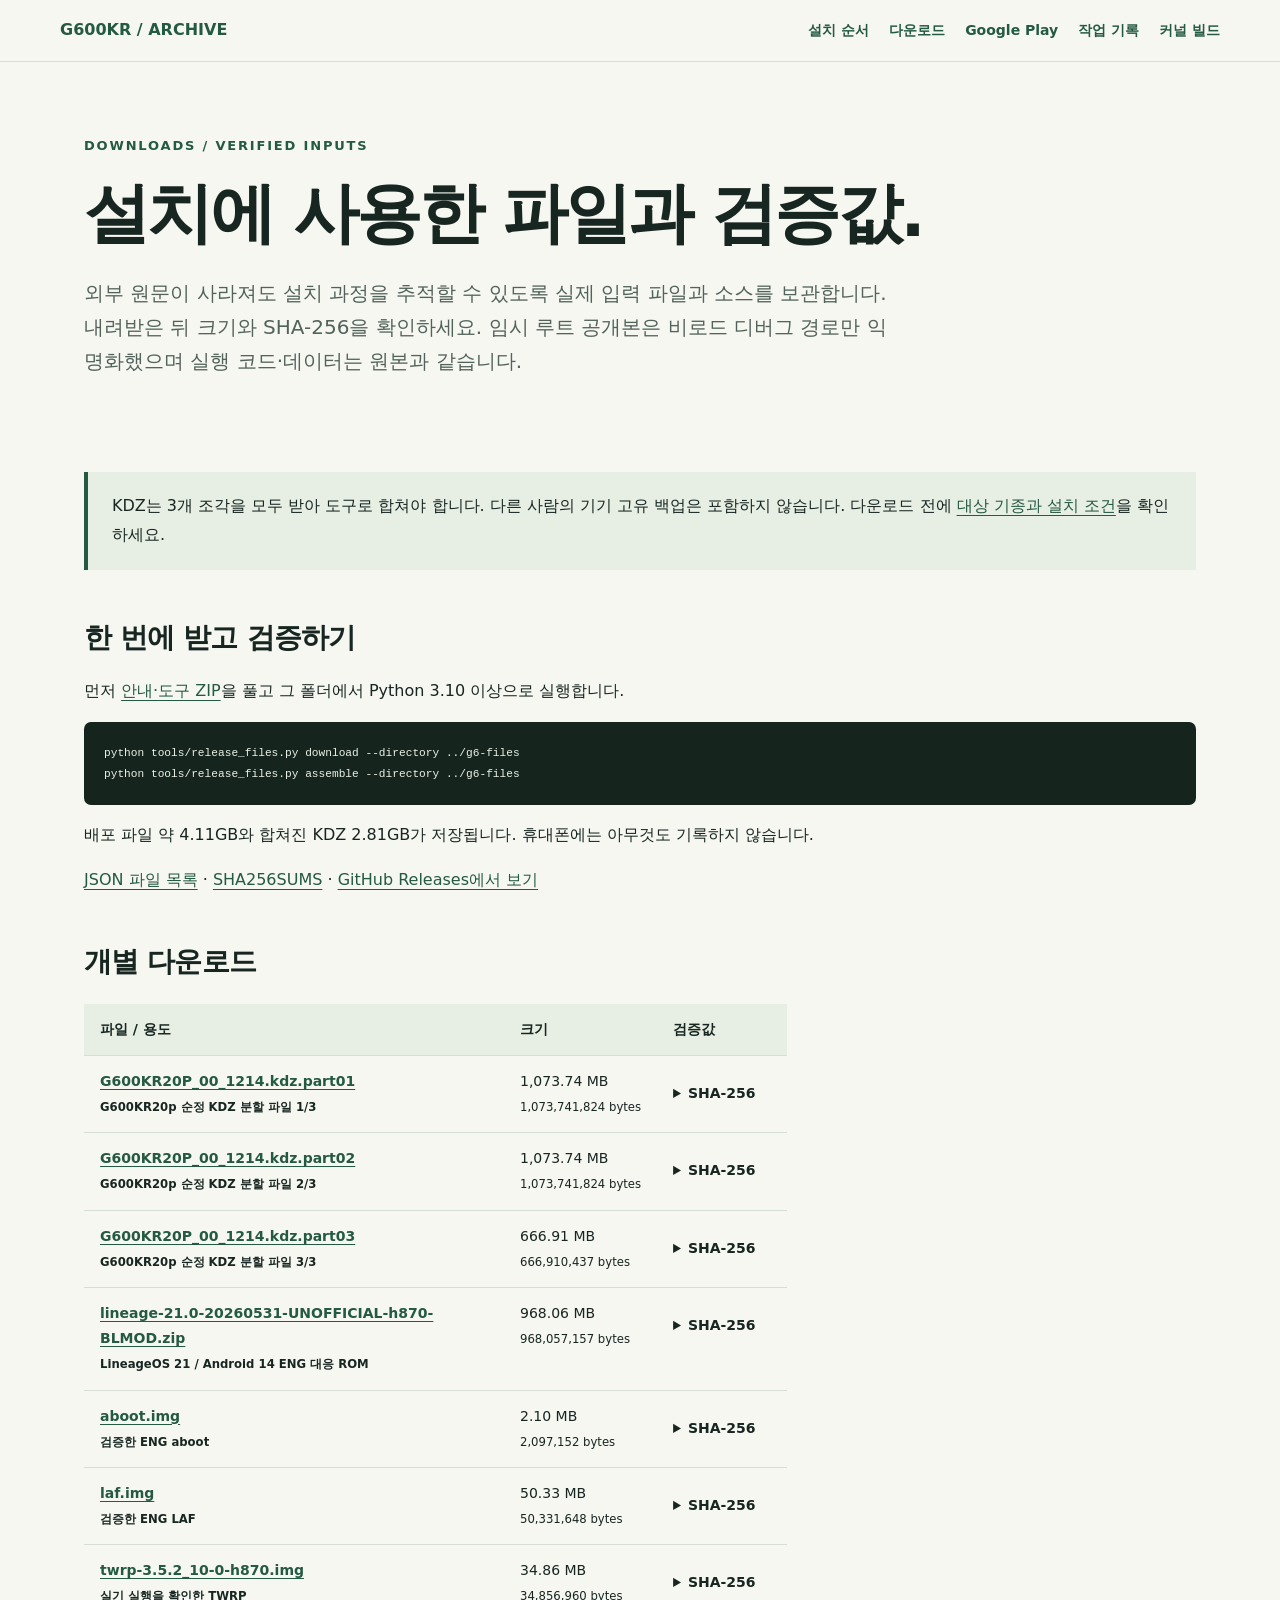
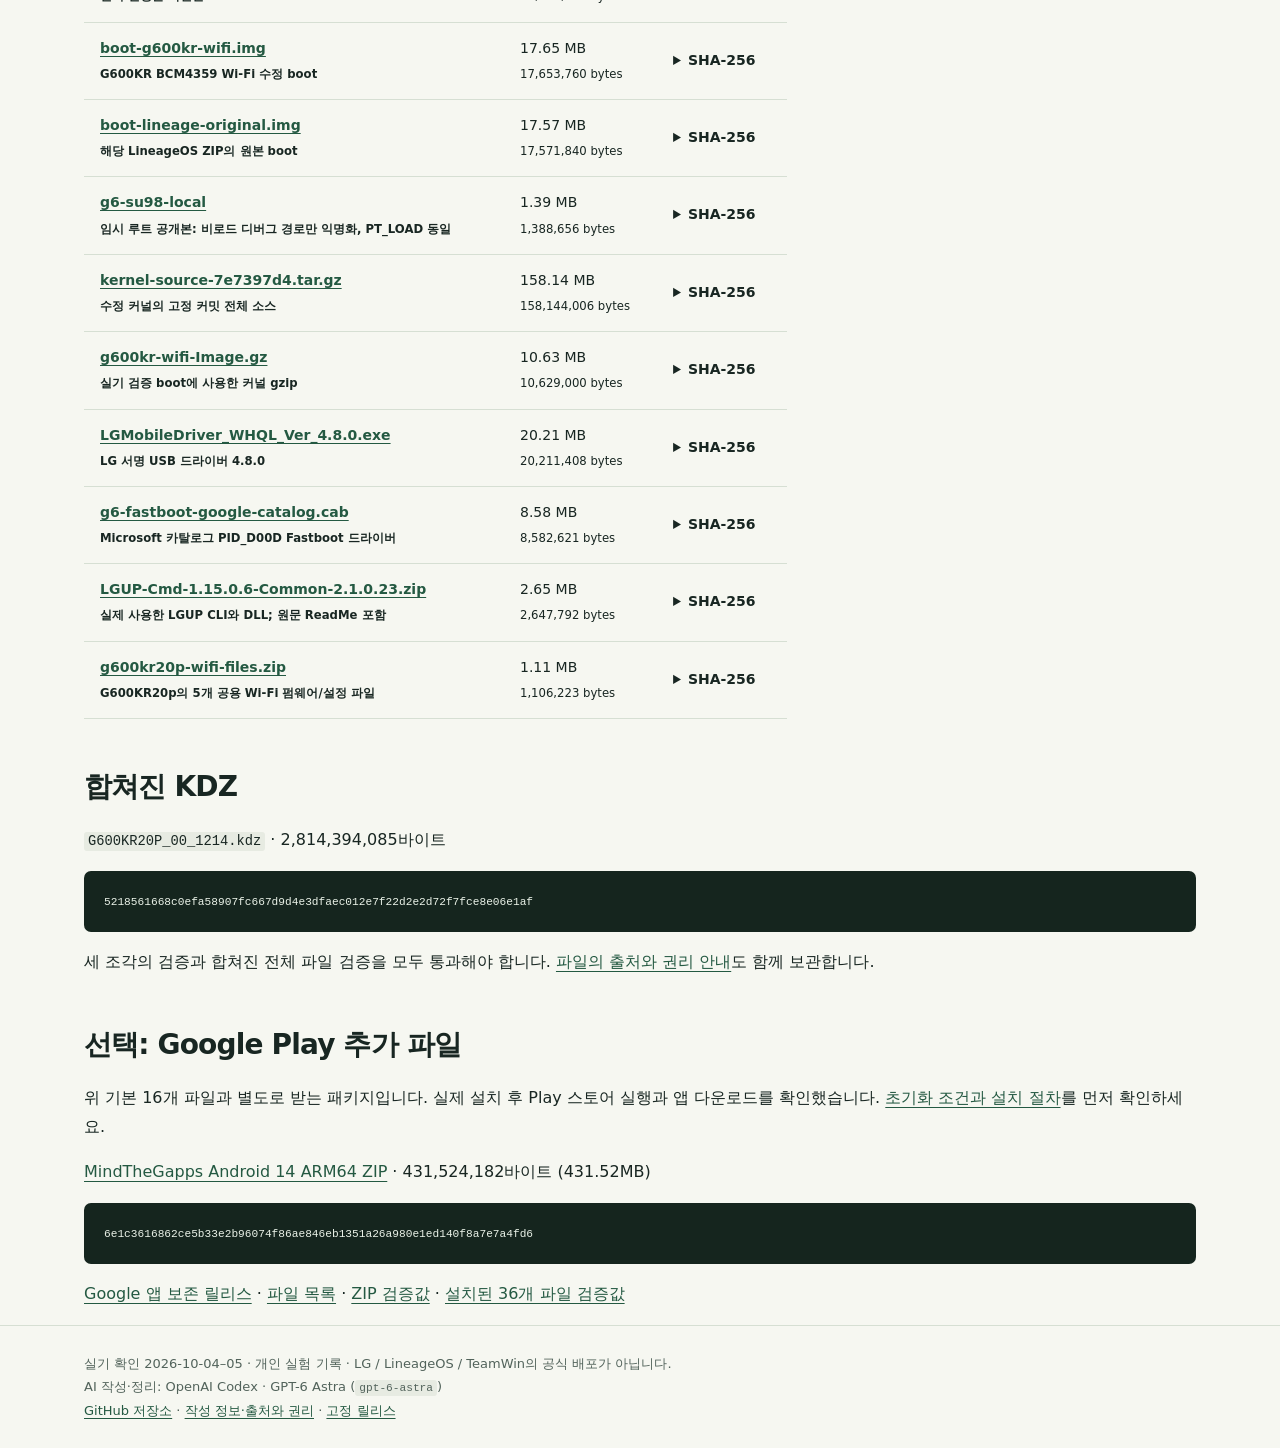
==== commit 27d5a8e8: "Publish verified Google Play installation and optional package archive [skip ci]" ====
--- a/site/downloads.html
+++ b/site/downloads.html
@@ -1,4 +1,4 @@
 <!doctype html>
 <html lang="ko"><head><meta charset="utf-8"><meta name="viewport" content="width=device-width, initial-scale=1"><meta name="description" content="실제 사용한 G600KR 펌웨어, LineageOS, TWRP, 커널과 SHA-256 다운로드 목록."><meta name="color-scheme" content="light"><title>파일 다운로드 · G600KR Archive</title><link rel="stylesheet" href="style.css"></head>
-<body><a class="screenreader" href="#main">본문으로 이동</a><header><a href="index.html">G600KR / ARCHIVE</a><nav aria-label="주 메뉴"><a href="guide.html">설치 순서</a><a href="downloads.html">다운로드</a><a href="worklog.html">작업 기록</a><a href="kernel.html">커널 빌드</a></nav></header><main id="main" class="shell"><section class="hero"><div class="eyebrow">DOWNLOADS / VERIFIED INPUTS</div><h1>설치에 사용한 파일과 검증값.</h1><p class="lead">외부 원문이 사라져도 설치 과정을 추적할 수 있도록 실제 입력 파일과 소스를 보관합니다. 내려받은 뒤 크기와 SHA-256을 확인하세요. 임시 루트 공개본은 비로드 디버그 경로만 익명화했으며 실행 코드·데이터는 원본과 같습니다.</p></section><div class="note">KDZ는 3개 조각을 모두 받아 도구로 합쳐야 합니다. 다른 사람의 기기 고유 백업은 포함하지 않습니다. 다운로드 전에 <a href="guide.html">대상 기종과 설치 조건</a>을 확인하세요.</div><h2>한 번에 받고 검증하기</h2><p>먼저 <a href="https://github.com/sftblw-pages/lg-g6-g600kr/archive/refs/tags/g600kr-2026-10-05.zip">안내·도구 ZIP</a>을 풀고 그 폴더에서 Python 3.10 이상으로 실행합니다.</p><pre><code>python tools/release_files.py download --directory ../g6-files
-python tools/release_files.py assemble --directory ../g6-files</code></pre><p>배포 파일 약 4.11GB와 합쳐진 KDZ 2.81GB가 저장됩니다. 휴대폰에는 아무것도 기록하지 않습니다.</p><p><a href="manifest.json">JSON 파일 목록</a> · <a href="SHA256SUMS">SHA256SUMS</a> · <a href="https://github.com/sftblw-pages/lg-g6-g600kr/releases/tag/g600kr-2026-10-05">GitHub Releases에서 보기</a></p><h2>개별 다운로드</h2><table class="downloads"><thead><tr><th>파일 / 용도</th><th>크기</th><th>검증값</th></tr></thead><tbody><tr><td><a href="https://github.com/sftblw-pages/lg-g6-g600kr/releases/download/g600kr-2026-10-05/G600KR20P_00_1214.kdz.part01">G600KR20P_00_1214.kdz.part01</a><br><small>G600KR20p 순정 KDZ 분할 파일 1/3</small></td><td>1,073.74 MB<br><small>1,073,741,824 bytes</small></td><td><details><summary>SHA-256</summary><code class="hash">5126222e32eaedd9aa5ce0ce684bfdee32ce8334e8b4d27cff888dfd421b7844</code></details></td></tr><tr><td><a href="https://github.com/sftblw-pages/lg-g6-g600kr/releases/download/g600kr-2026-10-05/G600KR20P_00_1214.kdz.part02">G600KR20P_00_1214.kdz.part02</a><br><small>G600KR20p 순정 KDZ 분할 파일 2/3</small></td><td>1,073.74 MB<br><small>1,073,741,824 bytes</small></td><td><details><summary>SHA-256</summary><code class="hash">1e942afe4e8f5b471118c700fe2dd01db2224356cba56df50807899dd2d564a0</code></details></td></tr><tr><td><a href="https://github.com/sftblw-pages/lg-g6-g600kr/releases/download/g600kr-2026-10-05/G600KR20P_00_1214.kdz.part03">G600KR20P_00_1214.kdz.part03</a><br><small>G600KR20p 순정 KDZ 분할 파일 3/3</small></td><td>666.91 MB<br><small>666,910,437 bytes</small></td><td><details><summary>SHA-256</summary><code class="hash">a033b61c086ab0e8aa10feca94258c32ed9fd3f196be61702360e7b72b4389e8</code></details></td></tr><tr><td><a href="https://github.com/sftblw-pages/lg-g6-g600kr/releases/download/g600kr-2026-10-05/lineage-21.0-20260531-UNOFFICIAL-h870-BLMOD.zip">lineage-21.0-20260531-UNOFFICIAL-h870-BLMOD.zip</a><br><small>LineageOS 21 / Android 14 ENG 대응 ROM</small></td><td>968.06 MB<br><small>968,057,157 bytes</small></td><td><details><summary>SHA-256</summary><code class="hash">7ecb0c0d4a47fc9b748177eaccf93db2f423cdbe28838ed68041041627c9a774</code></details></td></tr><tr><td><a href="https://github.com/sftblw-pages/lg-g6-g600kr/releases/download/g600kr-2026-10-05/aboot.img">aboot.img</a><br><small>검증한 ENG aboot</small></td><td>2.10 MB<br><small>2,097,152 bytes</small></td><td><details><summary>SHA-256</summary><code class="hash">bac7b2809e60cfcb695f0b4afcdfff016b395d546cbd29f36be38696410242f9</code></details></td></tr><tr><td><a href="https://github.com/sftblw-pages/lg-g6-g600kr/releases/download/g600kr-2026-10-05/laf.img">laf.img</a><br><small>검증한 ENG LAF</small></td><td>50.33 MB<br><small>50,331,648 bytes</small></td><td><details><summary>SHA-256</summary><code class="hash">43e43e6e88223237a0be1e13e50c12c504336e0f6ddac61248d2aac03f78afcd</code></details></td></tr><tr><td><a href="https://github.com/sftblw-pages/lg-g6-g600kr/releases/download/g600kr-2026-10-05/twrp-3.5.2_10-0-h870.img">twrp-3.5.2_10-0-h870.img</a><br><small>실기 실행을 확인한 TWRP</small></td><td>34.86 MB<br><small>34,856,960 bytes</small></td><td><details><summary>SHA-256</summary><code class="hash">e0c4134402fcd1697cc7395eb22a0ee2742837c933995898340e75cafabd6667</code></details></td></tr><tr><td><a href="https://github.com/sftblw-pages/lg-g6-g600kr/releases/download/g600kr-2026-10-05/boot-g600kr-wifi.img">boot-g600kr-wifi.img</a><br><small>G600KR BCM4359 Wi-Fi 수정 boot</small></td><td>17.65 MB<br><small>17,653,760 bytes</small></td><td><details><summary>SHA-256</summary><code class="hash">cbf044c07b499c4a3f94e587131e92d3c61b83946f2b6809e4477cd32f859eb5</code></details></td></tr><tr><td><a href="https://github.com/sftblw-pages/lg-g6-g600kr/releases/download/g600kr-2026-10-05/boot-lineage-original.img">boot-lineage-original.img</a><br><small>해당 LineageOS ZIP의 원본 boot</small></td><td>17.57 MB<br><small>17,571,840 bytes</small></td><td><details><summary>SHA-256</summary><code class="hash">0db389f0d9223d6b4aa4e0a60e3c2c2bbc0b1bfb29e1d773ef4bd2aea47cd05f</code></details></td></tr><tr><td><a href="https://github.com/sftblw-pages/lg-g6-g600kr/releases/download/g600kr-2026-10-05/g6-su98-local">g6-su98-local</a><br><small>임시 루트 공개본: 비로드 디버그 경로만 익명화, PT_LOAD 동일</small></td><td>1.39 MB<br><small>1,388,656 bytes</small></td><td><details><summary>SHA-256</summary><code class="hash">b8a4b91eaa4af6287bb34b2c46d762c79618a423350d557005e8ab1d709e54d9</code></details></td></tr><tr><td><a href="https://github.com/sftblw-pages/lg-g6-g600kr/releases/download/g600kr-2026-10-05/kernel-source-7e7397d4.tar.gz">kernel-source-7e7397d4.tar.gz</a><br><small>수정 커널의 고정 커밋 전체 소스</small></td><td>158.14 MB<br><small>158,144,006 bytes</small></td><td><details><summary>SHA-256</summary><code class="hash">2685aa44a34ccb0576907b7d12f9a18afe95c447f6d19a739da48719699ebf5b</code></details></td></tr><tr><td><a href="https://github.com/sftblw-pages/lg-g6-g600kr/releases/download/g600kr-2026-10-05/g600kr-wifi-Image.gz">g600kr-wifi-Image.gz</a><br><small>실기 검증 boot에 사용한 커널 gzip</small></td><td>10.63 MB<br><small>10,629,000 bytes</small></td><td><details><summary>SHA-256</summary><code class="hash">9c5ff5210b19de49a19e0b6fe2f948cb293a8fb2a490e8d64f36b6ec5a37f6bb</code></details></td></tr><tr><td><a href="https://github.com/sftblw-pages/lg-g6-g600kr/releases/download/g600kr-2026-10-05/LGMobileDriver_WHQL_Ver_4.8.0.exe">LGMobileDriver_WHQL_Ver_4.8.0.exe</a><br><small>LG 서명 USB 드라이버 4.8.0</small></td><td>20.21 MB<br><small>20,211,408 bytes</small></td><td><details><summary>SHA-256</summary><code class="hash">2b0b3dadbd35fe4cbd15b262196b082e561c8587d40d97e0fae3789d1777afe8</code></details></td></tr><tr><td><a href="https://github.com/sftblw-pages/lg-g6-g600kr/releases/download/g600kr-2026-10-05/g6-fastboot-google-catalog.cab">g6-fastboot-google-catalog.cab</a><br><small>Microsoft 카탈로그 PID_D00D Fastboot 드라이버</small></td><td>8.58 MB<br><small>8,582,621 bytes</small></td><td><details><summary>SHA-256</summary><code class="hash">4e89f4519cd3c82ceda4676ccf1fb1a2be2d4213e756309ca2ff43b2fcc32e73</code></details></td></tr><tr><td><a href="https://github.com/sftblw-pages/lg-g6-g600kr/releases/download/g600kr-2026-10-05/LGUP-Cmd-1.15.0.6-Common-2.1.0.23.zip">LGUP-Cmd-1.15.0.6-Common-2.1.0.23.zip</a><br><small>실제 사용한 LGUP CLI와 DLL; 원문 ReadMe 포함</small></td><td>2.65 MB<br><small>2,647,792 bytes</small></td><td><details><summary>SHA-256</summary><code class="hash">8dfb640b05a2a2d6830bcb9681c435a262afd44d672e1c73dbd2ee001e1dcf9b</code></details></td></tr><tr><td><a href="https://github.com/sftblw-pages/lg-g6-g600kr/releases/download/g600kr-2026-10-05/g600kr20p-wifi-files.zip">g600kr20p-wifi-files.zip</a><br><small>G600KR20p의 5개 공용 Wi-Fi 펌웨어/설정 파일</small></td><td>1.11 MB<br><small>1,106,223 bytes</small></td><td><details><summary>SHA-256</summary><code class="hash">9f1ef510290da973d13e129fb79ce8e149116eb0d9b48b72851bf4b1d3964182</code></details></td></tr></tbody></table><h2>합쳐진 KDZ</h2><p><code>G600KR20P_00_1214.kdz</code> · 2,814,394,085바이트</p><pre><code>5218561668c0efa58907fc667d9d4e3dfaec012e7f22d2e2d72f7fce8e06e1af</code></pre><p>세 조각의 검증과 합쳐진 전체 파일 검증을 모두 통과해야 합니다. <a href="notice.html">파일의 출처와 권리 안내</a>도 함께 보관합니다.</p></main><footer><div>실기 확인 2026-10-04–05 · 개인 실험 기록 · LG / LineageOS / TeamWin의 공식 배포가 아닙니다.<br>AI 작성·정리: OpenAI Codex · GPT-6 Astra (<code>gpt-6-astra</code>)<br><a href="https://github.com/sftblw-pages/lg-g6-g600kr">GitHub 저장소</a> · <a href="notice.html">작성 정보·출처와 권리</a> · <a href="https://github.com/sftblw-pages/lg-g6-g600kr/releases/tag/g600kr-2026-10-05">고정 릴리스</a></div></footer></body></html>+<body><a class="screenreader" href="#main">본문으로 이동</a><header><a href="index.html">G600KR / ARCHIVE</a><nav aria-label="주 메뉴"><a href="guide.html">설치 순서</a><a href="downloads.html">다운로드</a><a href="gapps.html">Google Play</a><a href="worklog.html">작업 기록</a><a href="kernel.html">커널 빌드</a></nav></header><main id="main" class="shell"><section class="hero"><div class="eyebrow">DOWNLOADS / VERIFIED INPUTS</div><h1>설치에 사용한 파일과 검증값.</h1><p class="lead">외부 원문이 사라져도 설치 과정을 추적할 수 있도록 실제 입력 파일과 소스를 보관합니다. 내려받은 뒤 크기와 SHA-256을 확인하세요. 임시 루트 공개본은 비로드 디버그 경로만 익명화했으며 실행 코드·데이터는 원본과 같습니다.</p></section><div class="note">KDZ는 3개 조각을 모두 받아 도구로 합쳐야 합니다. 다른 사람의 기기 고유 백업은 포함하지 않습니다. 다운로드 전에 <a href="guide.html">대상 기종과 설치 조건</a>을 확인하세요.</div><h2>한 번에 받고 검증하기</h2><p>먼저 <a href="https://github.com/sftblw-pages/lg-g6-g600kr/archive/refs/tags/g600kr-2026-10-05.zip">안내·도구 ZIP</a>을 풀고 그 폴더에서 Python 3.10 이상으로 실행합니다.</p><pre><code>python tools/release_files.py download --directory ../g6-files
+python tools/release_files.py assemble --directory ../g6-files</code></pre><p>배포 파일 약 4.11GB와 합쳐진 KDZ 2.81GB가 저장됩니다. 휴대폰에는 아무것도 기록하지 않습니다.</p><p><a href="manifest.json">JSON 파일 목록</a> · <a href="SHA256SUMS">SHA256SUMS</a> · <a href="https://github.com/sftblw-pages/lg-g6-g600kr/releases/tag/g600kr-2026-10-05">GitHub Releases에서 보기</a></p><h2>개별 다운로드</h2><table class="downloads"><thead><tr><th>파일 / 용도</th><th>크기</th><th>검증값</th></tr></thead><tbody><tr><td><a href="https://github.com/sftblw-pages/lg-g6-g600kr/releases/download/g600kr-2026-10-05/G600KR20P_00_1214.kdz.part01">G600KR20P_00_1214.kdz.part01</a><br><small>G600KR20p 순정 KDZ 분할 파일 1/3</small></td><td>1,073.74 MB<br><small>1,073,741,824 bytes</small></td><td><details><summary>SHA-256</summary><code class="hash">5126222e32eaedd9aa5ce0ce684bfdee32ce8334e8b4d27cff888dfd421b7844</code></details></td></tr><tr><td><a href="https://github.com/sftblw-pages/lg-g6-g600kr/releases/download/g600kr-2026-10-05/G600KR20P_00_1214.kdz.part02">G600KR20P_00_1214.kdz.part02</a><br><small>G600KR20p 순정 KDZ 분할 파일 2/3</small></td><td>1,073.74 MB<br><small>1,073,741,824 bytes</small></td><td><details><summary>SHA-256</summary><code class="hash">1e942afe4e8f5b471118c700fe2dd01db2224356cba56df50807899dd2d564a0</code></details></td></tr><tr><td><a href="https://github.com/sftblw-pages/lg-g6-g600kr/releases/download/g600kr-2026-10-05/G600KR20P_00_1214.kdz.part03">G600KR20P_00_1214.kdz.part03</a><br><small>G600KR20p 순정 KDZ 분할 파일 3/3</small></td><td>666.91 MB<br><small>666,910,437 bytes</small></td><td><details><summary>SHA-256</summary><code class="hash">a033b61c086ab0e8aa10feca94258c32ed9fd3f196be61702360e7b72b4389e8</code></details></td></tr><tr><td><a href="https://github.com/sftblw-pages/lg-g6-g600kr/releases/download/g600kr-2026-10-05/lineage-21.0-20260531-UNOFFICIAL-h870-BLMOD.zip">lineage-21.0-20260531-UNOFFICIAL-h870-BLMOD.zip</a><br><small>LineageOS 21 / Android 14 ENG 대응 ROM</small></td><td>968.06 MB<br><small>968,057,157 bytes</small></td><td><details><summary>SHA-256</summary><code class="hash">7ecb0c0d4a47fc9b748177eaccf93db2f423cdbe28838ed68041041627c9a774</code></details></td></tr><tr><td><a href="https://github.com/sftblw-pages/lg-g6-g600kr/releases/download/g600kr-2026-10-05/aboot.img">aboot.img</a><br><small>검증한 ENG aboot</small></td><td>2.10 MB<br><small>2,097,152 bytes</small></td><td><details><summary>SHA-256</summary><code class="hash">bac7b2809e60cfcb695f0b4afcdfff016b395d546cbd29f36be38696410242f9</code></details></td></tr><tr><td><a href="https://github.com/sftblw-pages/lg-g6-g600kr/releases/download/g600kr-2026-10-05/laf.img">laf.img</a><br><small>검증한 ENG LAF</small></td><td>50.33 MB<br><small>50,331,648 bytes</small></td><td><details><summary>SHA-256</summary><code class="hash">43e43e6e88223237a0be1e13e50c12c504336e0f6ddac61248d2aac03f78afcd</code></details></td></tr><tr><td><a href="https://github.com/sftblw-pages/lg-g6-g600kr/releases/download/g600kr-2026-10-05/twrp-3.5.2_10-0-h870.img">twrp-3.5.2_10-0-h870.img</a><br><small>실기 실행을 확인한 TWRP</small></td><td>34.86 MB<br><small>34,856,960 bytes</small></td><td><details><summary>SHA-256</summary><code class="hash">e0c4134402fcd1697cc7395eb22a0ee2742837c933995898340e75cafabd6667</code></details></td></tr><tr><td><a href="https://github.com/sftblw-pages/lg-g6-g600kr/releases/download/g600kr-2026-10-05/boot-g600kr-wifi.img">boot-g600kr-wifi.img</a><br><small>G600KR BCM4359 Wi-Fi 수정 boot</small></td><td>17.65 MB<br><small>17,653,760 bytes</small></td><td><details><summary>SHA-256</summary><code class="hash">cbf044c07b499c4a3f94e587131e92d3c61b83946f2b6809e4477cd32f859eb5</code></details></td></tr><tr><td><a href="https://github.com/sftblw-pages/lg-g6-g600kr/releases/download/g600kr-2026-10-05/boot-lineage-original.img">boot-lineage-original.img</a><br><small>해당 LineageOS ZIP의 원본 boot</small></td><td>17.57 MB<br><small>17,571,840 bytes</small></td><td><details><summary>SHA-256</summary><code class="hash">0db389f0d9223d6b4aa4e0a60e3c2c2bbc0b1bfb29e1d773ef4bd2aea47cd05f</code></details></td></tr><tr><td><a href="https://github.com/sftblw-pages/lg-g6-g600kr/releases/download/g600kr-2026-10-05/g6-su98-local">g6-su98-local</a><br><small>임시 루트 공개본: 비로드 디버그 경로만 익명화, PT_LOAD 동일</small></td><td>1.39 MB<br><small>1,388,656 bytes</small></td><td><details><summary>SHA-256</summary><code class="hash">b8a4b91eaa4af6287bb34b2c46d762c79618a423350d557005e8ab1d709e54d9</code></details></td></tr><tr><td><a href="https://github.com/sftblw-pages/lg-g6-g600kr/releases/download/g600kr-2026-10-05/kernel-source-7e7397d4.tar.gz">kernel-source-7e7397d4.tar.gz</a><br><small>수정 커널의 고정 커밋 전체 소스</small></td><td>158.14 MB<br><small>158,144,006 bytes</small></td><td><details><summary>SHA-256</summary><code class="hash">2685aa44a34ccb0576907b7d12f9a18afe95c447f6d19a739da48719699ebf5b</code></details></td></tr><tr><td><a href="https://github.com/sftblw-pages/lg-g6-g600kr/releases/download/g600kr-2026-10-05/g600kr-wifi-Image.gz">g600kr-wifi-Image.gz</a><br><small>실기 검증 boot에 사용한 커널 gzip</small></td><td>10.63 MB<br><small>10,629,000 bytes</small></td><td><details><summary>SHA-256</summary><code class="hash">9c5ff5210b19de49a19e0b6fe2f948cb293a8fb2a490e8d64f36b6ec5a37f6bb</code></details></td></tr><tr><td><a href="https://github.com/sftblw-pages/lg-g6-g600kr/releases/download/g600kr-2026-10-05/LGMobileDriver_WHQL_Ver_4.8.0.exe">LGMobileDriver_WHQL_Ver_4.8.0.exe</a><br><small>LG 서명 USB 드라이버 4.8.0</small></td><td>20.21 MB<br><small>20,211,408 bytes</small></td><td><details><summary>SHA-256</summary><code class="hash">2b0b3dadbd35fe4cbd15b262196b082e561c8587d40d97e0fae3789d1777afe8</code></details></td></tr><tr><td><a href="https://github.com/sftblw-pages/lg-g6-g600kr/releases/download/g600kr-2026-10-05/g6-fastboot-google-catalog.cab">g6-fastboot-google-catalog.cab</a><br><small>Microsoft 카탈로그 PID_D00D Fastboot 드라이버</small></td><td>8.58 MB<br><small>8,582,621 bytes</small></td><td><details><summary>SHA-256</summary><code class="hash">4e89f4519cd3c82ceda4676ccf1fb1a2be2d4213e756309ca2ff43b2fcc32e73</code></details></td></tr><tr><td><a href="https://github.com/sftblw-pages/lg-g6-g600kr/releases/download/g600kr-2026-10-05/LGUP-Cmd-1.15.0.6-Common-2.1.0.23.zip">LGUP-Cmd-1.15.0.6-Common-2.1.0.23.zip</a><br><small>실제 사용한 LGUP CLI와 DLL; 원문 ReadMe 포함</small></td><td>2.65 MB<br><small>2,647,792 bytes</small></td><td><details><summary>SHA-256</summary><code class="hash">8dfb640b05a2a2d6830bcb9681c435a262afd44d672e1c73dbd2ee001e1dcf9b</code></details></td></tr><tr><td><a href="https://github.com/sftblw-pages/lg-g6-g600kr/releases/download/g600kr-2026-10-05/g600kr20p-wifi-files.zip">g600kr20p-wifi-files.zip</a><br><small>G600KR20p의 5개 공용 Wi-Fi 펌웨어/설정 파일</small></td><td>1.11 MB<br><small>1,106,223 bytes</small></td><td><details><summary>SHA-256</summary><code class="hash">9f1ef510290da973d13e129fb79ce8e149116eb0d9b48b72851bf4b1d3964182</code></details></td></tr></tbody></table><h2>합쳐진 KDZ</h2><p><code>G600KR20P_00_1214.kdz</code> · 2,814,394,085바이트</p><pre><code>5218561668c0efa58907fc667d9d4e3dfaec012e7f22d2e2d72f7fce8e06e1af</code></pre><p>세 조각의 검증과 합쳐진 전체 파일 검증을 모두 통과해야 합니다. <a href="notice.html">파일의 출처와 권리 안내</a>도 함께 보관합니다.</p><section><h2>선택: Google Play 추가 파일</h2><p>위 기본 16개 파일과 별도로 받는 패키지입니다. 실제 설치 후 Play 스토어 실행과 앱 다운로드를 확인했습니다. <a href="gapps.html">초기화 조건과 설치 절차</a>를 먼저 확인하세요.</p><p><a href="https://github.com/sftblw-pages/lg-g6-g600kr/releases/download/gapps-2026-10-05/MindTheGapps-14.0.0-arm64-20250203_200051.zip">MindTheGapps Android 14 ARM64 ZIP</a> · 431,524,182바이트 (431.52MB)</p><pre><code>6e1c3616862ce5b33e2b96074f86ae846eb1351a26a980e1ed140f8a7e7a4fd6</code></pre><p><a href="https://github.com/sftblw-pages/lg-g6-g600kr/releases/tag/gapps-2026-10-05">Google 앱 보존 릴리스</a> · <a href="gapps-manifest.json">파일 목록</a> · <a href="GAPPS-SHA256SUMS">ZIP 검증값</a> · <a href="gapps-installed-files.sha256">설치된 36개 파일 검증값</a></p></section></main><footer><div>실기 확인 2026-10-04–05 · 개인 실험 기록 · LG / LineageOS / TeamWin의 공식 배포가 아닙니다.<br>AI 작성·정리: OpenAI Codex · GPT-6 Astra (<code>gpt-6-astra</code>)<br><a href="https://github.com/sftblw-pages/lg-g6-g600kr">GitHub 저장소</a> · <a href="notice.html">작성 정보·출처와 권리</a> · <a href="https://github.com/sftblw-pages/lg-g6-g600kr/releases/tag/g600kr-2026-10-05">고정 릴리스</a></div></footer></body></html>
